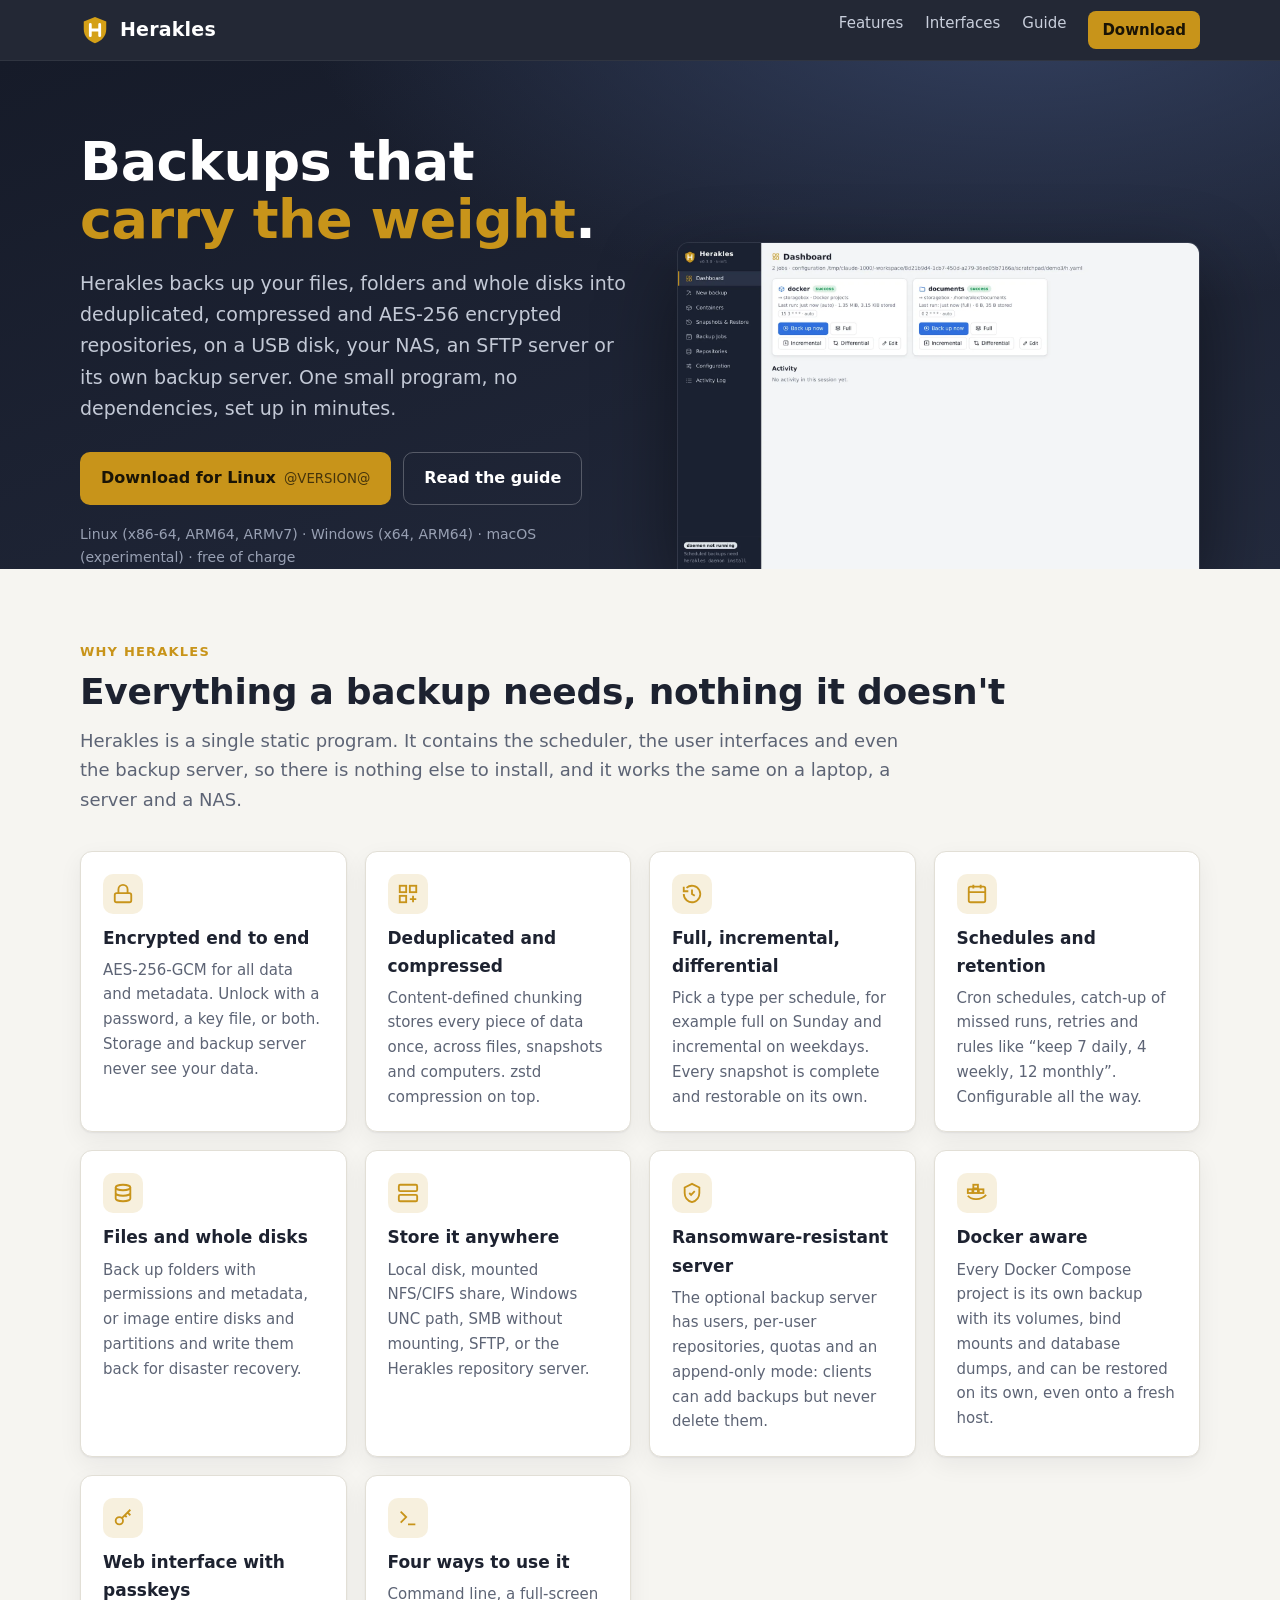
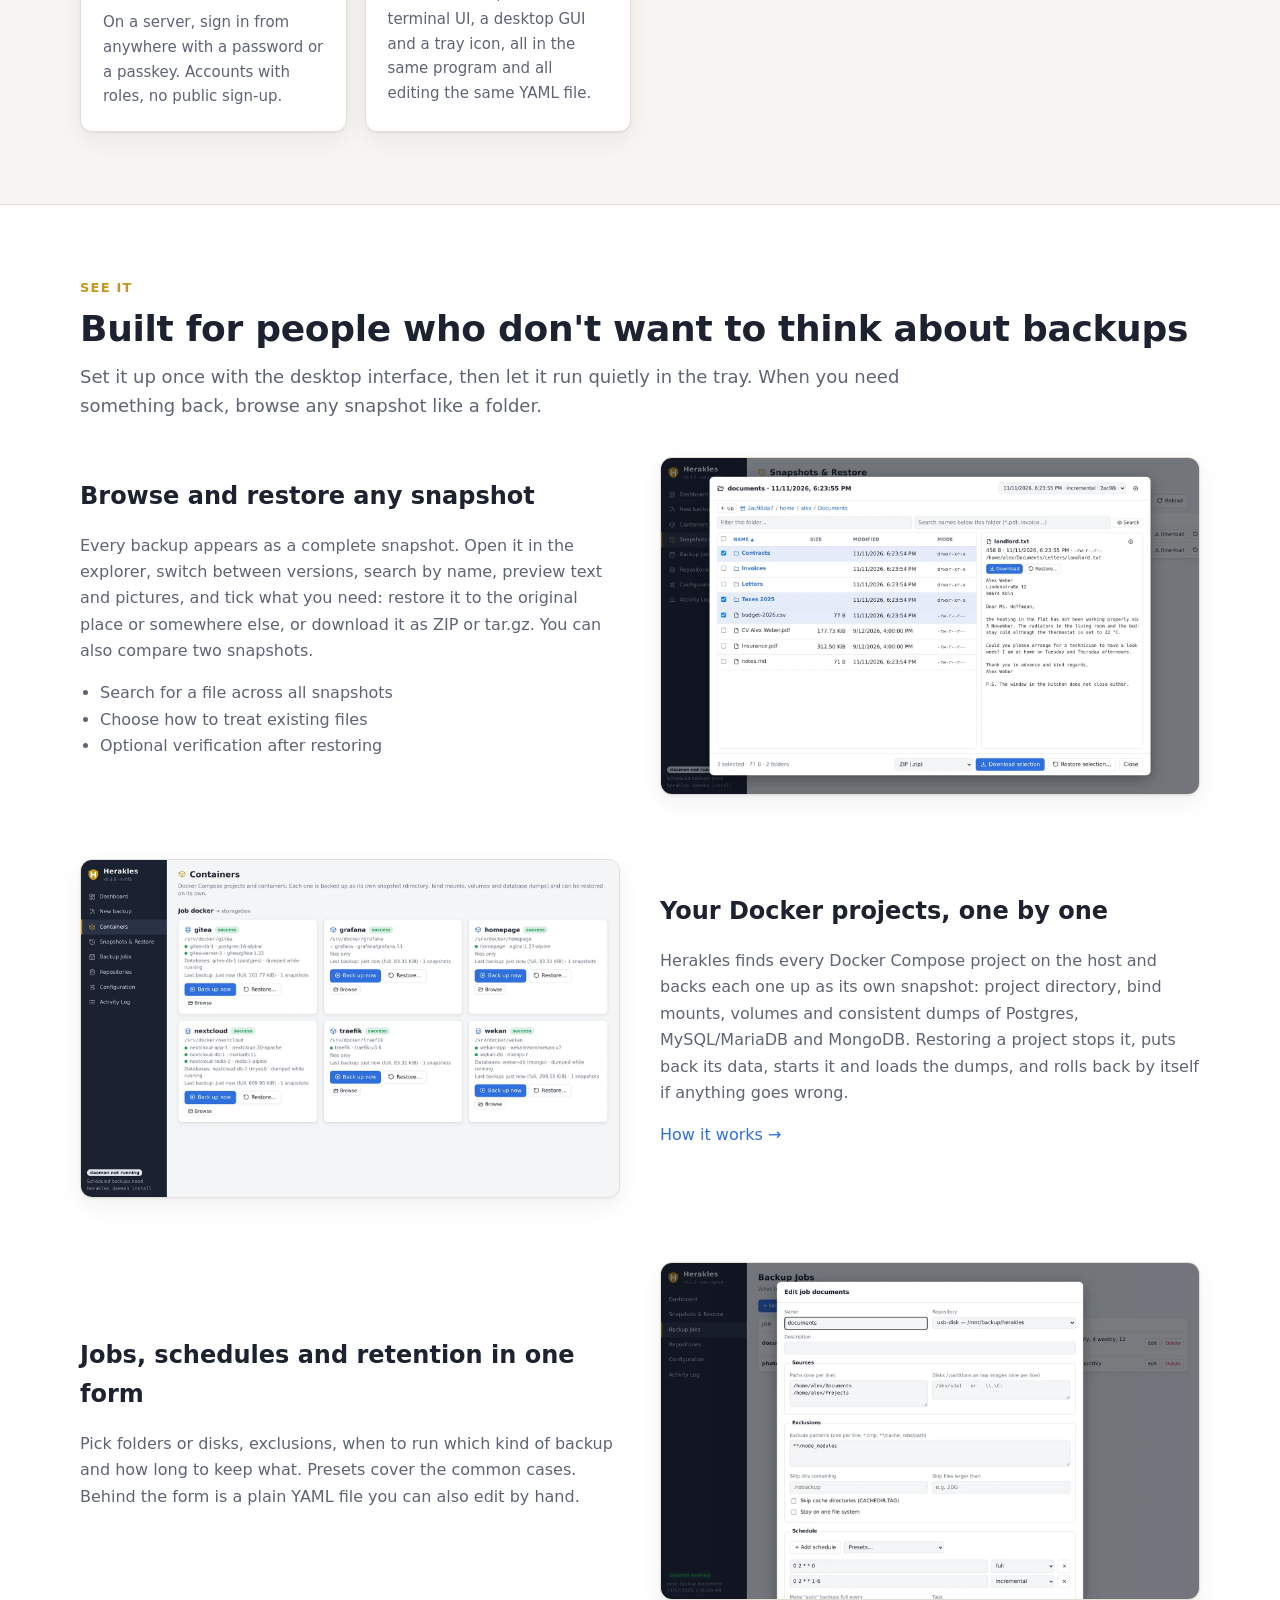
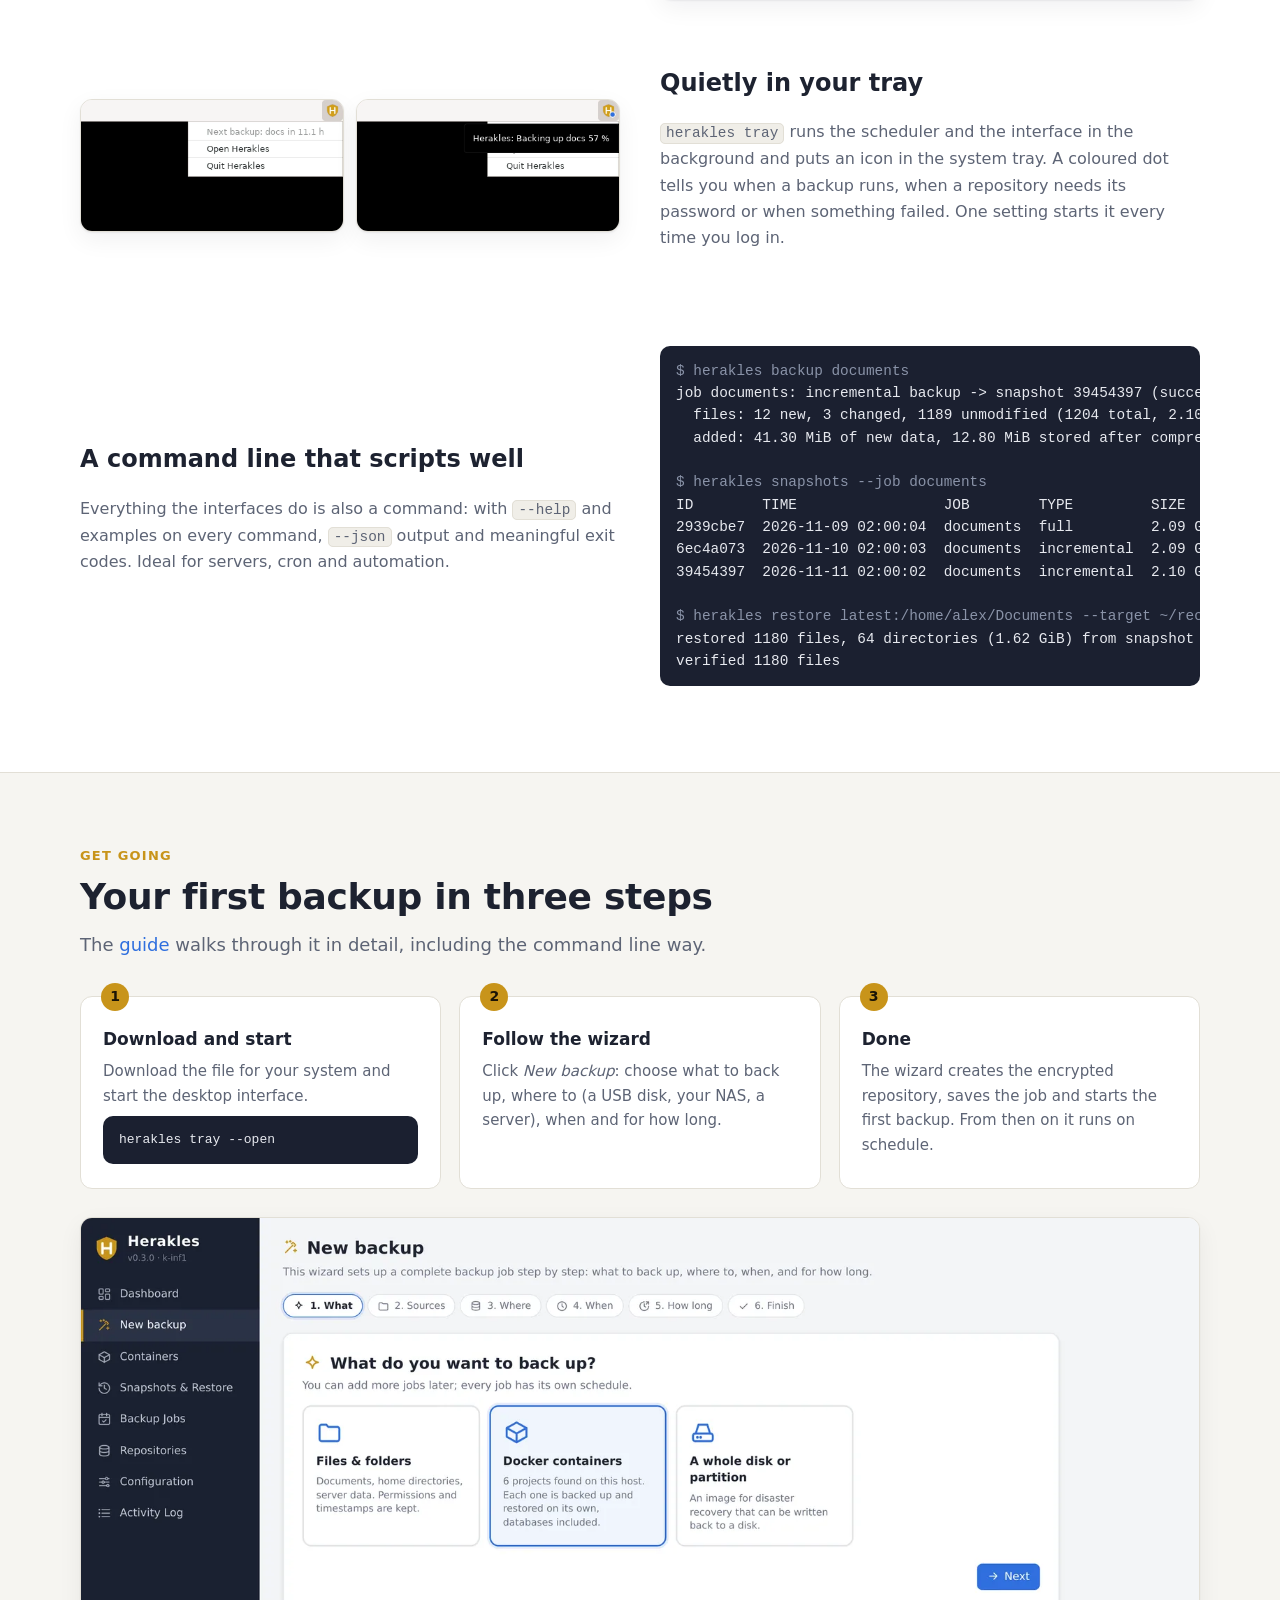
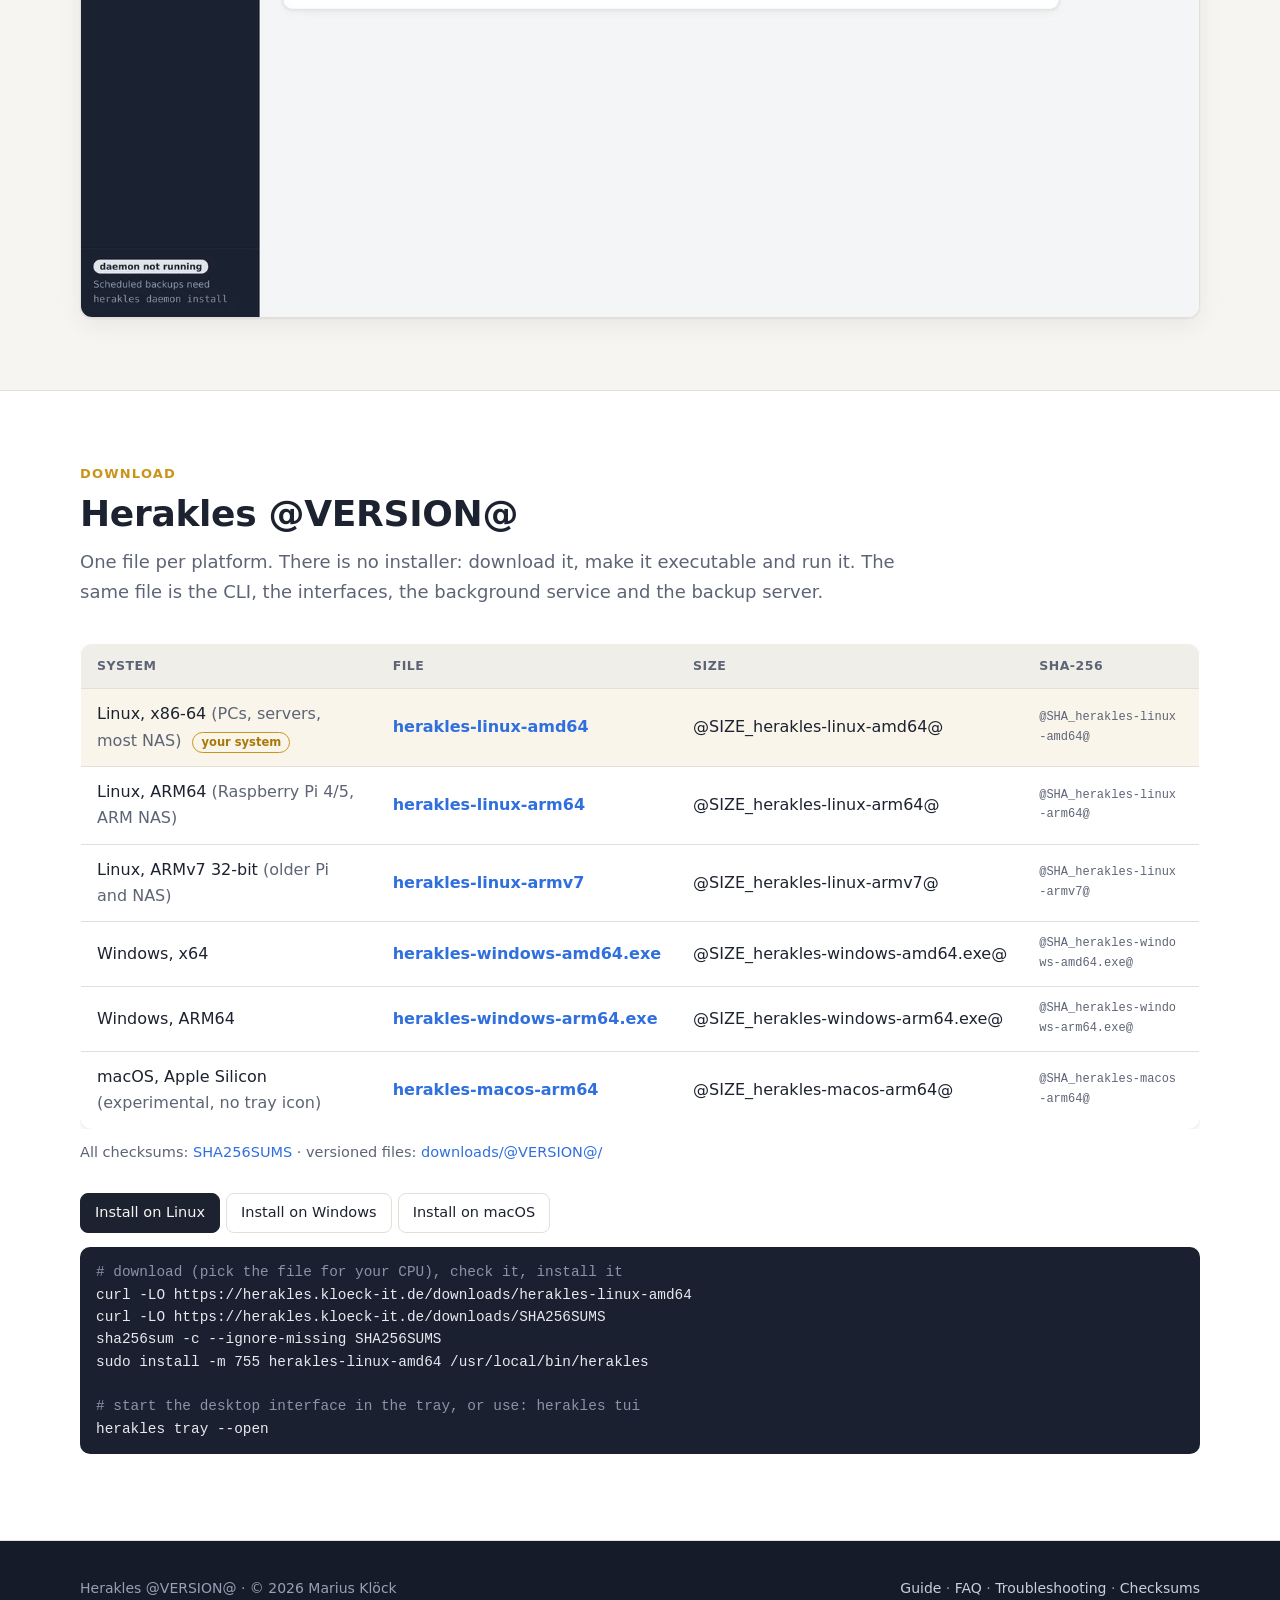
==== website/site/index.html @ 681302e0 "Snapshot explorer with downloads; disks and partitions are discovered GUI explorer dialog (from Snap" ====
<!doctype html>
<html lang="en">
<head>
<meta charset="utf-8">
<meta name="viewport" content="width=device-width, initial-scale=1">
<title>Herakles Backup – deduplicated, encrypted backups for Linux and Windows</title>
<meta name="description" content="Herakles is a free backup system in a single binary: deduplicated, compressed, AES-256 encrypted backups of files and whole disks, with a CLI, terminal UI, desktop GUI, tray icon, scheduler and optional repository server.">
<link rel="icon" href="favicon.svg" type="image/svg+xml">
<link rel="stylesheet" href="style.css">
</head>
<body>
<header class="top">
  <div class="wrap">
    <a class="logo" href="./"><svg viewBox="0 0 64 64" aria-hidden="true"><path d="M32 4 8 14v16c0 15 10 26 24 30 14-4 24-15 24-30V14z" fill="#d4a017"/><path d="M22 20v24M42 20v24M22 32h20" stroke="#fff" stroke-width="6" stroke-linecap="round"/></svg>Herakles</a>
    <nav>
      <a href="#features">Features</a>
      <a href="#interfaces">Interfaces</a>
      <a href="guide.html">Guide</a>
      <a class="cta" href="#download">Download</a>
    </nav>
  </div>
</header>

<div class="hero">
  <div class="wrap grid">
    <div>
      <h1>Backups that <span>carry the weight</span>.</h1>
      <p class="lead">Herakles backs up your files, folders and whole disks into deduplicated, compressed and AES‑256 encrypted repositories, on a USB disk, your NAS, an SFTP server or its own backup server. One small program, no dependencies, set up in minutes.</p>
      <div class="buttons">
        <a class="btn primary" id="hero-dl" href="#download">Download Herakles <small>@VERSION@</small></a>
        <a class="btn ghost" href="guide.html">Read the guide</a>
      </div>
      <div class="meta">Linux (x86‑64, ARM64, ARMv7) · Windows (x64, ARM64) · macOS (experimental) · free of charge</div>
    </div>
    <img class="shot" src="img/dashboard.webp" width="1600" height="1000" alt="The Herakles desktop interface showing two backup jobs, their last results and next scheduled runs">
  </div>
</div>

<section id="features">
  <div class="wrap">
    <p class="eyebrow">Why Herakles</p>
    <h2 class="title">Everything a backup needs, nothing it doesn't</h2>
    <p class="intro">Herakles is a single static program. It contains the scheduler, the user interfaces and even the backup server, so there is nothing else to install, and it works the same on a laptop, a server and a NAS.</p>
    <div class="features">
      <div class="feature"><div class="icon"><svg viewBox="0 0 24 24" fill="none" stroke="currentColor" stroke-width="2"><rect x="3" y="11" width="18" height="10" rx="2"/><path d="M7 11V7a5 5 0 0 1 10 0v4"/></svg></div><h3>Encrypted end to end</h3><p>AES‑256‑GCM for all data and metadata. Unlock with a password, a key file, or both. Storage and backup server never see your data.</p></div>
      <div class="feature"><div class="icon"><svg viewBox="0 0 24 24" fill="none" stroke="currentColor" stroke-width="2"><rect x="3" y="3" width="7" height="7"/><rect x="14" y="3" width="7" height="7"/><rect x="3" y="14" width="7" height="7"/><path d="M14 17.5h7M17.5 14v7"/></svg></div><h3>Deduplicated and compressed</h3><p>Content‑defined chunking stores every piece of data once, across files, snapshots and computers. zstd compression on top.</p></div>
      <div class="feature"><div class="icon"><svg viewBox="0 0 24 24" fill="none" stroke="currentColor" stroke-width="2"><path d="M3 12a9 9 0 1 0 3-6.7"/><path d="M3 4v5h5"/><path d="M12 7v5l3 2"/></svg></div><h3>Full, incremental, differential</h3><p>Pick a type per schedule, for example full on Sunday and incremental on weekdays. Every snapshot is complete and restorable on its own.</p></div>
      <div class="feature"><div class="icon"><svg viewBox="0 0 24 24" fill="none" stroke="currentColor" stroke-width="2"><rect x="3" y="4" width="18" height="17" rx="2"/><path d="M3 10h18M8 2v4M16 2v4"/></svg></div><h3>Schedules and retention</h3><p>Cron schedules, catch‑up of missed runs, retries and rules like “keep 7 daily, 4 weekly, 12 monthly”. Configurable all the way.</p></div>
      <div class="feature"><div class="icon"><svg viewBox="0 0 24 24" fill="none" stroke="currentColor" stroke-width="2"><ellipse cx="12" cy="6" rx="8" ry="3"/><path d="M4 6v6c0 1.7 3.6 3 8 3s8-1.3 8-3V6M4 12v6c0 1.7 3.6 3 8 3s8-1.3 8-3v-6"/></svg></div><h3>Files and whole disks</h3><p>Back up folders with permissions and metadata, or image entire disks and partitions and write them back for disaster recovery.</p></div>
      <div class="feature"><div class="icon"><svg viewBox="0 0 24 24" fill="none" stroke="currentColor" stroke-width="2"><rect x="2" y="3" width="20" height="7" rx="1.5"/><rect x="2" y="14" width="20" height="7" rx="1.5"/><path d="M6 6.5h.01M6 17.5h.01"/></svg></div><h3>Store it anywhere</h3><p>Local disk, mounted NFS/CIFS share, Windows UNC path, SMB without mounting, SFTP, or the Herakles repository server.</p></div>
      <div class="feature"><div class="icon"><svg viewBox="0 0 24 24" fill="none" stroke="currentColor" stroke-width="2"><path d="M12 2 4 6v6c0 5 3.4 8.6 8 10 4.6-1.4 8-5 8-10V6z"/><path d="m9 12 2 2 4-4"/></svg></div><h3>Ransomware‑resistant server</h3><p>The optional backup server has users, per‑user repositories, quotas and an append‑only mode: clients can add backups but never delete them.</p></div>
      <div class="feature"><div class="icon"><svg viewBox="0 0 24 24" fill="none" stroke="currentColor" stroke-width="2"><rect x="2" y="8" width="5" height="4"/><rect x="8" y="8" width="5" height="4"/><rect x="14" y="8" width="5" height="4"/><rect x="8" y="3" width="5" height="4"/><path d="M2 15c4 5 14 5 20-1"/></svg></div><h3>Docker aware</h3><p>Every Docker Compose project is its own backup with its volumes, bind mounts and database dumps, and can be restored on its own, even onto a fresh host.</p></div>
      <div class="feature"><div class="icon"><svg viewBox="0 0 24 24" fill="none" stroke="currentColor" stroke-width="2"><circle cx="8" cy="15" r="4"/><path d="M10.8 12.2 20 3M17 6l3 3M14 9l2 2"/></svg></div><h3>Web interface with passkeys</h3><p>On a server, sign in from anywhere with a password or a passkey. Accounts with roles, no public sign-up.</p></div>
      <div class="feature"><div class="icon"><svg viewBox="0 0 24 24" fill="none" stroke="currentColor" stroke-width="2"><path d="M4 17l6-6-6-6M12 19h8"/></svg></div><h3>Four ways to use it</h3><p>Command line, a full‑screen terminal UI, a desktop GUI and a tray icon, all in the same program and all editing the same YAML file.</p></div>
    </div>
  </div>
</section>

<section class="alt" id="interfaces">
  <div class="wrap">
    <p class="eyebrow">See it</p>
    <h2 class="title">Built for people who don't want to think about backups</h2>
    <p class="intro">Set it up once with the desktop interface, then let it run quietly in the tray. When you need something back, browse any snapshot like a folder.</p>

    <div class="split">
      <div>
        <h3>Browse and restore any snapshot</h3>
        <p>Every backup appears as a complete snapshot. Open it in the explorer, switch between versions, search by name, preview text and pictures, and tick what you need: restore it to the original place or somewhere else, or download it as ZIP or tar.gz. You can also compare two snapshots.</p>
        <ul>
          <li>Search for a file across all snapshots</li>
          <li>Choose how to treat existing files</li>
          <li>Optional verification after restoring</li>
        </ul>
      </div>
      <div class="frame"><img src="img/explorer.webp" width="1600" height="1000" loading="lazy" alt="Snapshot explorer with a version switcher, selected folders and a text preview"></div>
    </div>

    <div class="split rev">
      <div>
        <h3>Your Docker projects, one by one</h3>
        <p>Herakles finds every Docker Compose project on the host and backs each one up as its own snapshot: project directory, bind mounts, volumes and consistent dumps of Postgres, MySQL/MariaDB and MongoDB. Restoring a project stops it, puts back its data, starts it and loads the dumps, and rolls back by itself if anything goes wrong.</p>
        <p><a href="guide.html#docker">How it works →</a></p>
      </div>
      <div class="frame"><img src="img/containers.webp" width="1600" height="1000" loading="lazy" alt="Containers page with one card per Docker Compose project"></div>
    </div>

    <div class="split">
      <div>
        <h3>Jobs, schedules and retention in one form</h3>
        <p>Pick folders or disks, exclusions, when to run which kind of backup and how long to keep what. Presets cover the common cases. Behind the form is a plain YAML file you can also edit by hand.</p>
      </div>
      <div class="frame"><img src="img/job-editor.webp" width="1600" height="1000" loading="lazy" alt="Job editor with sources, exclusions and schedule sections"></div>
    </div>

    <div class="split rev">
      <div>
        <h3>Quietly in your tray</h3>
        <p><code>herakles tray</code> runs the scheduler and the interface in the background and puts an icon in the system tray. A coloured dot tells you when a backup runs, when a repository needs its password or when something failed. One setting starts it every time you log in.</p>
      </div>
      <div class="tray-pair">
        <div class="frame"><img src="img/tray-menu.webp" width="800" height="400" loading="lazy" alt="Tray icon menu with the next backup time, Open Herakles and Quit Herakles"></div>
        <div class="frame"><img src="img/tray-busy.webp" width="800" height="400" loading="lazy" alt="Tray icon with a blue dot and the tooltip Backing up docs 57 %"></div>
      </div>
    </div>

    <div class="split">
      <div>
        <h3>A command line that scripts well</h3>
        <p>Everything the interfaces do is also a command: with <code>--help</code> and examples on every command, <code>--json</code> output and meaningful exit codes. Ideal for servers, cron and automation.</p>
      </div>
<pre><span class="c">$ herakles backup documents</span>
job documents: incremental backup -> snapshot 39454397 (success)
  files: 12 new, 3 changed, 1189 unmodified (1204 total, 2.10 GiB)
  added: 41.30 MiB of new data, 12.80 MiB stored after compression; took 0:04

<span class="c">$ herakles snapshots --job documents</span>
ID        TIME                 JOB        TYPE         SIZE      ADDED
2939cbe7  2026-11-09 02:00:04  documents  full         2.09 GiB  1.21 GiB
6ec4a073  2026-11-10 02:00:03  documents  incremental  2.09 GiB  9.84 MiB
39454397  2026-11-11 02:00:02  documents  incremental  2.10 GiB  12.80 MiB

<span class="c">$ herakles restore latest:/home/alex/Documents --target ~/recovered --verify</span>
restored 1180 files, 64 directories (1.62 GiB) from snapshot 39454397 to /home/alex/recovered
verified 1180 files</pre>
    </div>
  </div>
</section>

<section id="start">
  <div class="wrap">
    <p class="eyebrow">Get going</p>
    <h2 class="title">Your first backup in three steps</h2>
    <p class="intro">The <a href="guide.html#quick-start">guide</a> walks through it in detail, including the command line way.</p>
    <div class="steps">
      <div class="step"><h3>Download and start</h3><p>Download the file for your system and start the desktop interface.</p><pre>herakles tray --open</pre></div>
      <div class="step"><h3>Follow the wizard</h3><p>Click <em>New backup</em>: choose what to back up, where to (a USB disk, your NAS, a server), when and for how long.</p></div>
      <div class="step"><h3>Done</h3><p>The wizard creates the encrypted repository, saves the job and starts the first backup. From then on it runs on schedule.</p></div>
    </div>
    <div class="frame" style="margin-top:28px"><img src="img/wizard.webp" width="1600" height="1000" loading="lazy" alt="The backup wizard: what do you want to back up?"></div>
  </div>
</section>

<section class="alt" id="download">
  <div class="wrap">
    <p class="eyebrow">Download</p>
    <h2 class="title">Herakles @VERSION@</h2>
    <p class="intro">One file per platform. There is no installer: download it, make it executable and run it. The same file is the CLI, the interfaces, the background service and the backup server.</p>
    <div class="table-scroll">
    <table class="dl-table" id="dl-table">
      <tr><th>System</th><th>File</th><th>Size</th><th class="sum">SHA‑256</th></tr>
      <tr data-os="linux-amd64"><td>Linux, x86‑64 <span class="muted">(PCs, servers, most NAS)</span></td><td><a class="file" href="downloads/herakles-linux-amd64" download>herakles-linux-amd64</a></td><td>@SIZE_herakles-linux-amd64@</td><td class="sum">@SHA_herakles-linux-amd64@</td></tr>
      <tr data-os="linux-arm64"><td>Linux, ARM64 <span class="muted">(Raspberry Pi 4/5, ARM NAS)</span></td><td><a class="file" href="downloads/herakles-linux-arm64" download>herakles-linux-arm64</a></td><td>@SIZE_herakles-linux-arm64@</td><td class="sum">@SHA_herakles-linux-arm64@</td></tr>
      <tr data-os="linux-armv7"><td>Linux, ARMv7 32‑bit <span class="muted">(older Pi and NAS)</span></td><td><a class="file" href="downloads/herakles-linux-armv7" download>herakles-linux-armv7</a></td><td>@SIZE_herakles-linux-armv7@</td><td class="sum">@SHA_herakles-linux-armv7@</td></tr>
      <tr data-os="windows-amd64"><td>Windows, x64</td><td><a class="file" href="downloads/herakles-windows-amd64.exe" download>herakles-windows-amd64.exe</a></td><td>@SIZE_herakles-windows-amd64.exe@</td><td class="sum">@SHA_herakles-windows-amd64.exe@</td></tr>
      <tr data-os="windows-arm64"><td>Windows, ARM64</td><td><a class="file" href="downloads/herakles-windows-arm64.exe" download>herakles-windows-arm64.exe</a></td><td>@SIZE_herakles-windows-arm64.exe@</td><td class="sum">@SHA_herakles-windows-arm64.exe@</td></tr>
      <tr data-os="macos-arm64"><td>macOS, Apple Silicon <span class="muted">(experimental, no tray icon)</span></td><td><a class="file" href="downloads/herakles-macos-arm64" download>herakles-macos-arm64</a></td><td>@SIZE_herakles-macos-arm64@</td><td class="sum">@SHA_herakles-macos-arm64@</td></tr>
    </table>
    </div>
    <p style="margin-top:12px;font-size:14.5px;color:var(--muted)">All checksums: <a href="downloads/SHA256SUMS">SHA256SUMS</a> · versioned files: <a href="downloads/@VERSION@/">downloads/@VERSION@/</a></p>

    <div class="os-tabs" role="tablist">
      <button role="tab" data-tab="linux" aria-selected="true">Install on Linux</button>
      <button role="tab" data-tab="windows" aria-selected="false">Install on Windows</button>
      <button role="tab" data-tab="macos" aria-selected="false">Install on macOS</button>
    </div>
    <div class="os-panel" data-panel="linux">
<pre><span class="c"># download (pick the file for your CPU), check it, install it</span>
curl -LO https://herakles.kloeck-it.de/downloads/herakles-linux-amd64
curl -LO https://herakles.kloeck-it.de/downloads/SHA256SUMS
sha256sum -c --ignore-missing SHA256SUMS
sudo install -m 755 herakles-linux-amd64 /usr/local/bin/herakles

<span class="c"># start the desktop interface in the tray, or use: herakles tui</span>
herakles tray --open</pre>
    </div>
    <div class="os-panel" data-panel="windows" hidden>
<pre><span class="c"># PowerShell: download, check, put it somewhere permanent</span>
mkdir $env:LOCALAPPDATA\Herakles -Force
cd $env:LOCALAPPDATA\Herakles
Invoke-WebRequest https://herakles.kloeck-it.de/downloads/herakles-windows-amd64.exe -OutFile herakles.exe
(Get-FileHash herakles.exe).Hash   <span class="c"># compare with SHA256SUMS</span>

.\herakles.exe tray --open</pre>
      <p style="color:var(--muted)">Windows SmartScreen may warn about an unknown publisher the first time, because the file is not code-signed. Choose <em>More info → Run anyway</em>.</p>
    </div>
    <div class="os-panel" data-panel="macos" hidden>
<pre>curl -LO https://herakles.kloeck-it.de/downloads/herakles-macos-arm64
chmod +x herakles-macos-arm64
xattr -d com.apple.quarantine herakles-macos-arm64   <span class="c"># allow the unsigned file</span>
sudo mv herakles-macos-arm64 /usr/local/bin/herakles
herakles gui</pre>
      <p style="color:var(--muted)">The macOS build is experimental and has not been tested on a Mac yet. CLI, terminal UI and GUI are expected to work. The tray icon is not available.</p>
    </div>
  </div>
</section>

<footer>
  <div class="wrap">
    <div>Herakles @VERSION@ · © 2026 Marius Klöck</div>
    <div><a href="guide.html">Guide</a> · <a href="guide.html#faq">FAQ</a> · <a href="guide.html#troubleshooting">Troubleshooting</a> · <a href="downloads/SHA256SUMS">Checksums</a></div>
  </div>
</footer>

<script>
(() => {
  // Highlight the download that fits this browser's system.
  const ua = navigator.userAgent, pf = (navigator.userAgentData && navigator.userAgentData.platform) || navigator.platform || '';
  let os = null;
  if (/Win/i.test(pf) || /Windows/i.test(ua)) os = /ARM|aarch64/i.test(ua) ? 'windows-arm64' : 'windows-amd64';
  else if (/Mac/i.test(pf) || /Mac OS X/i.test(ua)) os = 'macos-arm64';
  else if (/Linux|X11/i.test(pf + ua) && !/Android/i.test(ua)) os = /aarch64|arm64/i.test(pf + ua) ? 'linux-arm64' : /armv7|armv8l/i.test(pf + ua) ? 'linux-armv7' : 'linux-amd64';
  const row = os && document.querySelector('tr[data-os="' + os + '"]');
  if (row) {
    row.classList.add('recommended');
    row.cells[0].insertAdjacentHTML('beforeend', ' <span class="tag">your system</span>');
    const a = row.querySelector('a.file');
    const hero = document.getElementById('hero-dl');
    hero.href = a.getAttribute('href');
    hero.setAttribute('download', '');
    hero.firstChild.nodeValue = 'Download for ' + row.cells[0].firstChild.nodeValue.trim().replace(/,.*/, '') + ' ';
  }
  const tabs = document.querySelectorAll('.os-tabs button');
  const select = name => {
    tabs.forEach(b => b.setAttribute('aria-selected', String(b.dataset.tab === name)));
    document.querySelectorAll('.os-panel').forEach(p => { p.hidden = p.dataset.panel !== name; });
  };
  tabs.forEach(b => b.addEventListener('click', () => select(b.dataset.tab)));
  if (os) select(os.split('-')[0]);
})();
</script>
</body>
</html>
---- website/site/style.css ----
:root {
  --bg: #f6f5f1;
  --panel: #ffffff;
  --panel-2: #f0eee8;
  --text: #1d2230;
  --muted: #5d6475;
  --border: #e2dfd6;
  --gold: #c8941a;
  --gold-strong: #a87908;
  --blue: #2f6fde;
  --code-bg: #1b2030;
  --code-text: #e7e9ef;
  --hero-1: #161b29;
  --hero-2: #232a3d;
  --shadow: 0 1px 2px rgba(20, 24, 36, .06), 0 8px 24px rgba(20, 24, 36, .06);
  --radius: 12px;
  --mono: ui-monospace, "SF Mono", "Cascadia Code", "JetBrains Mono", Menlo, Consolas, monospace;
  --sans: system-ui, -apple-system, "Segoe UI", Roboto, "Helvetica Neue", Arial, sans-serif;
}
@media (prefers-color-scheme: dark) {
  :root:not([data-theme="light"]) {
    --bg: #11141c;
    --panel: #181c27;
    --panel-2: #1f2432;
    --text: #e6e8ee;
    --muted: #9aa1b2;
    --border: #2a3040;
    --gold: #e0ac2e;
    --gold-strong: #f0c04a;
    --blue: #6c9cff;
    --code-bg: #0c0f16;
    --shadow: 0 1px 2px rgba(0, 0, 0, .3), 0 8px 24px rgba(0, 0, 0, .25);
  }
}
* { box-sizing: border-box; }
html { scroll-behavior: smooth; scroll-padding-top: 76px; }
body { margin: 0; background: var(--bg); color: var(--text); font: 16px/1.65 var(--sans); -webkit-font-smoothing: antialiased; }
a { color: var(--blue); text-decoration: none; }
a:hover { text-decoration: underline; }
img { max-width: 100%; height: auto; display: block; }
code, pre, kbd { font-family: var(--mono); font-size: .9em; }
:not(pre) > code { background: var(--panel-2); border: 1px solid var(--border); border-radius: 5px; padding: .08em .35em; overflow-wrap: anywhere; }
kbd { background: var(--panel); border: 1px solid var(--border); border-bottom-width: 2px; border-radius: 4px; padding: 0 .35em; font-size: .85em; }
pre { background: var(--code-bg); color: var(--code-text); border-radius: 10px; padding: 14px 16px; overflow-x: auto; line-height: 1.55; margin: 14px 0; }
pre .c { color: #8a93a8; }
.wrap { max-width: 1160px; margin: 0 auto; padding: 0 20px; }

/* top bar */
.top { position: sticky; top: 0; z-index: 10; background: rgba(22, 27, 41, .94); backdrop-filter: blur(8px); border-bottom: 1px solid rgba(255, 255, 255, .06); }
.top .wrap { display: flex; align-items: center; gap: 24px; height: 60px; }
.logo { display: flex; align-items: center; gap: 10px; color: #fff; font-weight: 700; font-size: 19px; letter-spacing: .2px; }
.logo:hover { text-decoration: none; }
.logo svg { width: 30px; height: 30px; }
.top nav { display: flex; gap: 22px; margin-left: auto; }
.top nav a { color: #c9cfdc; font-size: 15px; }
.top nav a:hover, .top nav a.active { color: #fff; text-decoration: none; }
.top .cta { background: var(--gold); color: #1a1406; font-weight: 600; padding: 7px 14px; border-radius: 8px; }
.top .cta:hover { color: #1a1406; background: var(--gold-strong); }
@media (max-width: 720px) { .top nav a:not(.cta) { display: none; } }

/* hero */
.hero { background: radial-gradient(1200px 500px at 80% -10%, #33405f 0%, transparent 60%), linear-gradient(160deg, var(--hero-1), var(--hero-2)); color: #e9ecf3; padding: 72px 0 0; overflow: hidden; }
.hero .grid { display: grid; grid-template-columns: 1.05fr 1fr; gap: 48px; align-items: center; }
.hero h1 { font-size: clamp(34px, 5vw, 54px); line-height: 1.08; margin: 0 0 18px; letter-spacing: -.5px; color: #fff; }
.hero h1 span { color: var(--gold); }
.hero p.lead { font-size: 19px; color: #c3c9d6; margin: 0 0 28px; max-width: 34em; }
.hero .buttons { display: flex; gap: 12px; flex-wrap: wrap; }
.hero .meta { margin-top: 18px; font-size: 14px; color: #98a0b3; }
.hero .meta a { color: #c3c9d6; }
.hero .shot { border-radius: 12px 12px 0 0; box-shadow: 0 30px 80px rgba(0, 0, 0, .45); border: 1px solid rgba(255, 255, 255, .08); border-bottom: 0; align-self: end; margin-top: 12px; }
@media (max-width: 900px) { .hero .grid { grid-template-columns: 1fr; } .hero { padding-top: 48px; } }

.btn { display: inline-flex; align-items: center; gap: 8px; padding: 12px 20px; border-radius: 10px; font-weight: 600; font-size: 16px; border: 1px solid transparent; cursor: pointer; }
.btn:hover { text-decoration: none; }
.btn.primary { background: var(--gold); color: #1a1406; }
.btn.primary:hover { background: var(--gold-strong); }
.btn.ghost { border-color: rgba(255, 255, 255, .25); color: #fff; }
.btn.ghost:hover { background: rgba(255, 255, 255, .08); }
.btn.plain { border-color: var(--border); color: var(--text); background: var(--panel); }
.btn small { font-weight: 400; opacity: .75; }

/* sections */
section { padding: 72px 0; }
section.alt { background: var(--panel); border-top: 1px solid var(--border); border-bottom: 1px solid var(--border); }
.eyebrow { color: var(--gold); font-weight: 700; text-transform: uppercase; letter-spacing: 1.2px; font-size: 13px; margin: 0 0 8px; }
h2.title { font-size: clamp(26px, 3.4vw, 36px); line-height: 1.2; margin: 0 0 12px; letter-spacing: -.3px; }
p.intro { color: var(--muted); font-size: 18px; max-width: 46em; margin: 0 0 36px; }

.features { display: grid; grid-template-columns: repeat(auto-fill, minmax(260px, 1fr)); gap: 18px; }
.feature { background: var(--panel); border: 1px solid var(--border); border-radius: var(--radius); padding: 22px; box-shadow: var(--shadow); }
section.alt .feature { background: var(--bg); }
.feature h3 { margin: 10px 0 6px; font-size: 17px; }
.feature p { margin: 0; color: var(--muted); font-size: 15px; }
.icon { width: 40px; height: 40px; border-radius: 10px; display: grid; place-items: center; background: rgba(200, 148, 26, .14); color: var(--gold); }
.icon svg { width: 22px; height: 22px; }

.split { display: grid; grid-template-columns: 1fr 1fr; gap: 40px; align-items: center; }
.split + .split { margin-top: 64px; }
.split.rev > :first-child { order: 2; }
@media (max-width: 900px) { .split { grid-template-columns: 1fr; } .split.rev > :first-child { order: 0; } }
.split h3 { font-size: 24px; margin: 0 0 10px; }
.split p { color: var(--muted); }
.split ul { color: var(--muted); padding-left: 20px; }
.frame { border-radius: var(--radius); overflow: hidden; border: 1px solid var(--border); box-shadow: var(--shadow); background: var(--panel); }
.tray-pair { display: grid; grid-template-columns: 1fr 1fr; gap: 12px; }

.steps { display: grid; grid-template-columns: repeat(3, 1fr); gap: 18px; counter-reset: step; }
@media (max-width: 900px) { .steps { grid-template-columns: 1fr; } }
.step { background: var(--panel); border: 1px solid var(--border); border-radius: var(--radius); padding: 22px; position: relative; }
.step::before { counter-increment: step; content: counter(step); position: absolute; top: -14px; left: 20px; width: 28px; height: 28px; border-radius: 50%; background: var(--gold); color: #1a1406; font-weight: 700; display: grid; place-items: center; font-size: 14px; }
.step h3 { margin: 6px 0 6px; font-size: 17px; }
.step p { margin: 0 0 8px; color: var(--muted); font-size: 15px; }
.step pre { font-size: 13px; margin: 8px 0 0; }

/* downloads */
.dl-table { width: 100%; border-collapse: collapse; background: var(--panel); border: 1px solid var(--border); border-radius: var(--radius); overflow: hidden; box-shadow: var(--shadow); }
.dl-table th, .dl-table td { text-align: left; padding: 12px 16px; border-bottom: 1px solid var(--border); vertical-align: middle; }
.dl-table tr:last-child td { border-bottom: 0; }
.dl-table th { font-size: 12.5px; text-transform: uppercase; letter-spacing: .5px; color: var(--muted); background: var(--panel-2); }
.dl-table td.sum { font-family: var(--mono); font-size: 12px; color: var(--muted); word-break: break-all; }
.dl-table tr.recommended td { background: rgba(200, 148, 26, .09); }
.dl-table .tag { white-space: nowrap; display: inline-block; font-size: 11.5px; font-weight: 700; color: var(--gold-strong); border: 1px solid var(--gold); border-radius: 999px; padding: 0 8px; margin-left: 6px; }
.dl-table a.file { font-weight: 600; white-space: nowrap; }
.dl-table td:nth-child(3) { white-space: nowrap; }
.muted { color: var(--muted); }
@media (max-width: 760px) { .dl-table td.sum, .dl-table th.sum { display: none; } .dl-table a.file { white-space: normal; } .dl-table .muted { display: block; font-size: 13px; } .dl-table th, .dl-table td { padding: 10px; } }
.note { background: var(--panel); border: 1px solid var(--border); border-left: 4px solid var(--gold); border-radius: 8px; padding: 12px 16px; margin: 16px 0; color: var(--text); }
.note.warn { border-left-color: #d64545; }
.note.info { border-left-color: var(--blue); }
.note p { margin: 4px 0; }

.os-tabs { display: flex; gap: 6px; margin: 28px 0 0; flex-wrap: wrap; }
.os-tabs button { font: inherit; font-size: 14.5px; border: 1px solid var(--border); background: var(--panel); color: var(--text); padding: 7px 14px; border-radius: 8px; cursor: pointer; }
.os-tabs button[aria-selected="true"] { background: var(--text); color: var(--bg); border-color: var(--text); }
.os-panel[hidden] { display: none; }

footer { background: var(--hero-1); color: #98a0b3; padding: 36px 0; font-size: 14px; }
footer .wrap { display: flex; gap: 20px; flex-wrap: wrap; align-items: center; justify-content: space-between; }
footer a { color: #c9cfdc; }

/* guide */
.guide { display: grid; grid-template-columns: 250px minmax(0, 1fr); gap: 44px; padding-top: 32px; padding-bottom: 80px; }
.toc { position: sticky; top: 80px; align-self: start; max-height: calc(100vh - 100px); overflow-y: auto; font-size: 14.5px; padding-right: 6px; }
.toc p { font-weight: 700; text-transform: uppercase; letter-spacing: 1px; font-size: 12px; color: var(--muted); margin: 0 0 8px; }
.toc ol { list-style: none; padding: 0; margin: 0; }
.toc li a { display: block; color: var(--muted); padding: 4px 10px; border-left: 2px solid var(--border); }
.toc li a:hover { color: var(--text); text-decoration: none; }
.toc li a.active { color: var(--text); border-left-color: var(--gold); font-weight: 600; }
.toc li li a { padding-left: 22px; font-size: 13.5px; }
@media (max-width: 960px) { .guide { grid-template-columns: 1fr; } .toc { position: static; max-height: none; border: 1px solid var(--border); border-radius: 10px; padding: 14px; background: var(--panel); } }
.doc h1 { font-size: clamp(30px, 4vw, 42px); margin: 0 0 8px; letter-spacing: -.4px; }
.doc > p.lead { font-size: 18px; color: var(--muted); margin: 0 0 30px; }
.doc h2 { font-size: 27px; margin: 56px 0 12px; padding-top: 18px; border-top: 1px solid var(--border); letter-spacing: -.2px; }
.doc h3 { font-size: 20px; margin: 32px 0 8px; }
.doc h4 { font-size: 16.5px; margin: 22px 0 6px; }
.doc p, .doc li { max-width: 50em; }
.doc li { margin: 4px 0; }
.doc table { border-collapse: collapse; width: 100%; margin: 14px 0; font-size: 15px; background: var(--panel); border: 1px solid var(--border); border-radius: 10px; overflow: hidden; }
.doc th, .doc td { text-align: left; padding: 9px 12px; border-bottom: 1px solid var(--border); vertical-align: top; }
.doc th { background: var(--panel-2); font-size: 13px; text-transform: uppercase; letter-spacing: .4px; color: var(--muted); }
.doc tr:last-child td { border-bottom: 0; }
.doc figure { margin: 18px 0; }
.doc figcaption { color: var(--muted); font-size: 14px; margin-top: 6px; }
.table-scroll { overflow-x: auto; }
.anchor { color: var(--border); margin-left: 6px; font-weight: 400; opacity: 0; }
h2:hover .anchor, h3:hover .anchor { opacity: 1; }
details { background: var(--panel); border: 1px solid var(--border); border-radius: 10px; padding: 10px 16px; margin: 10px 0; }
details summary { cursor: pointer; font-weight: 600; }
details[open] summary { margin-bottom: 8px; }
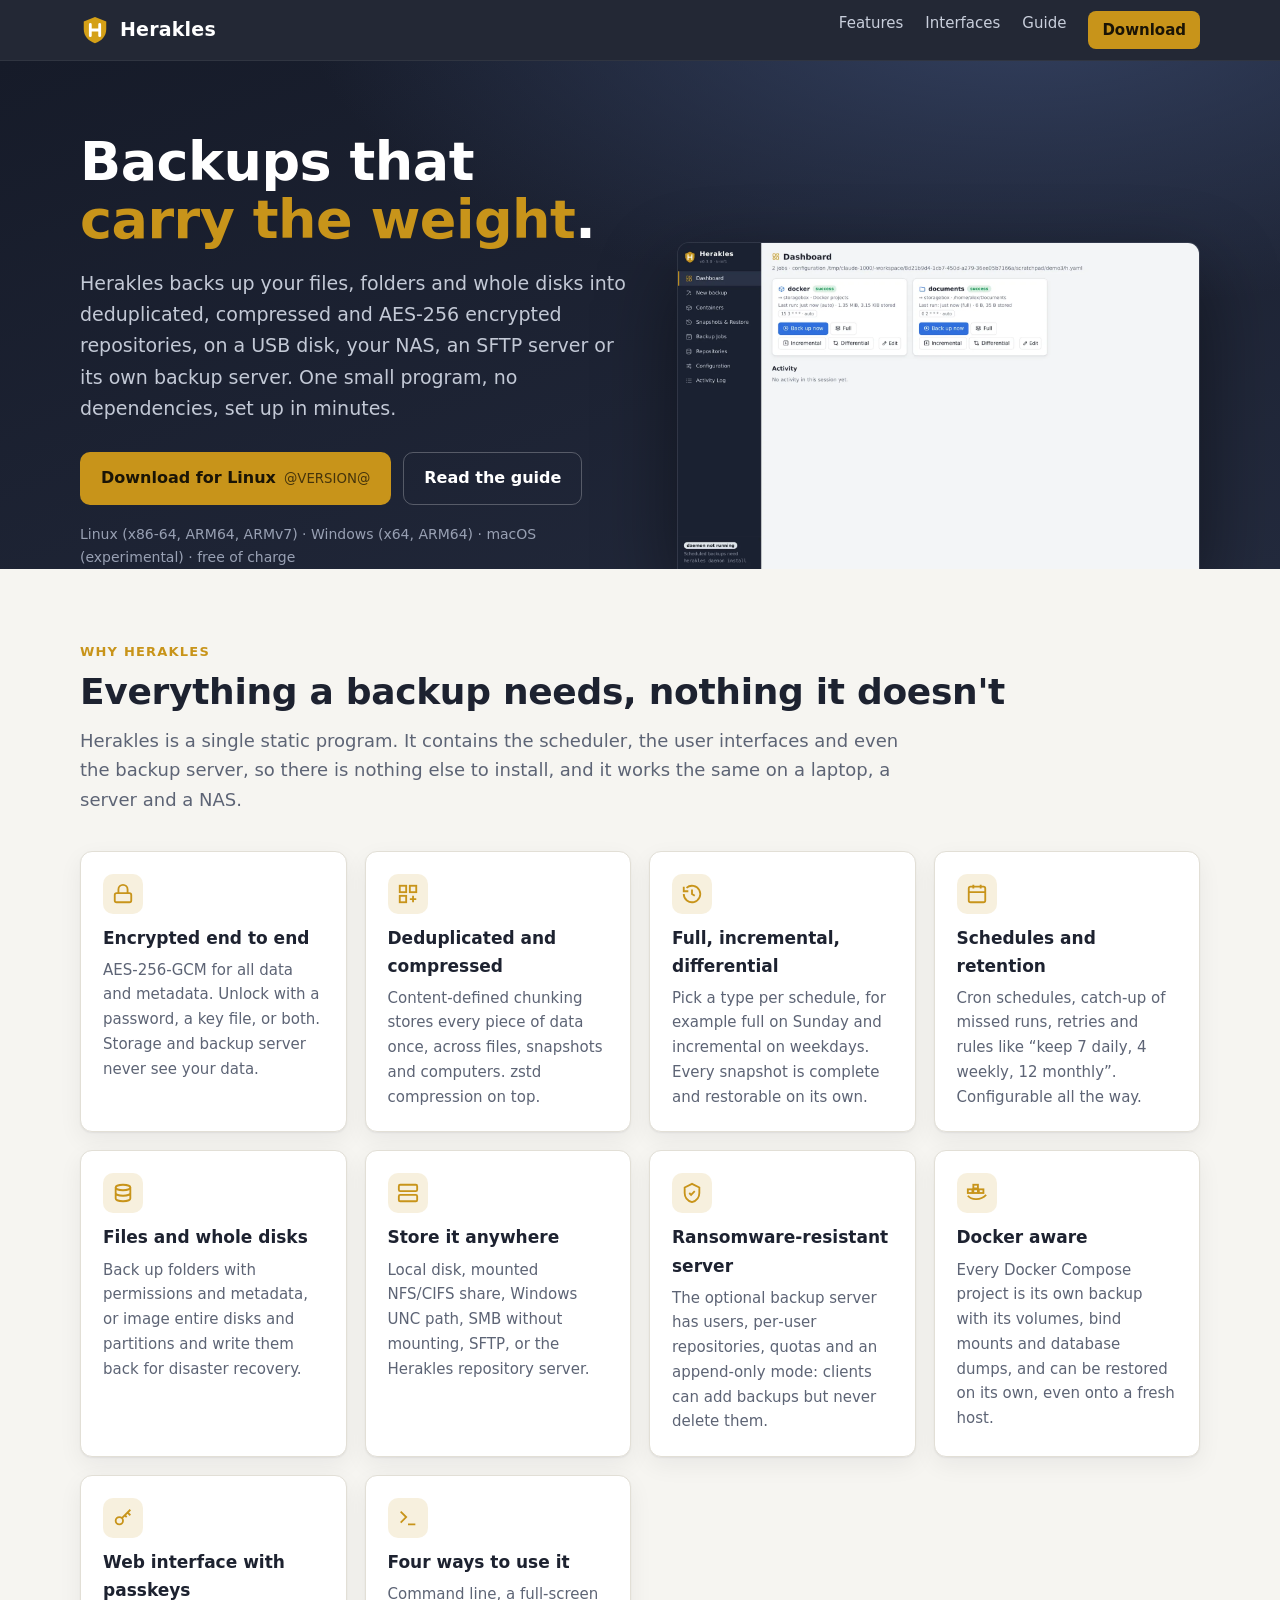
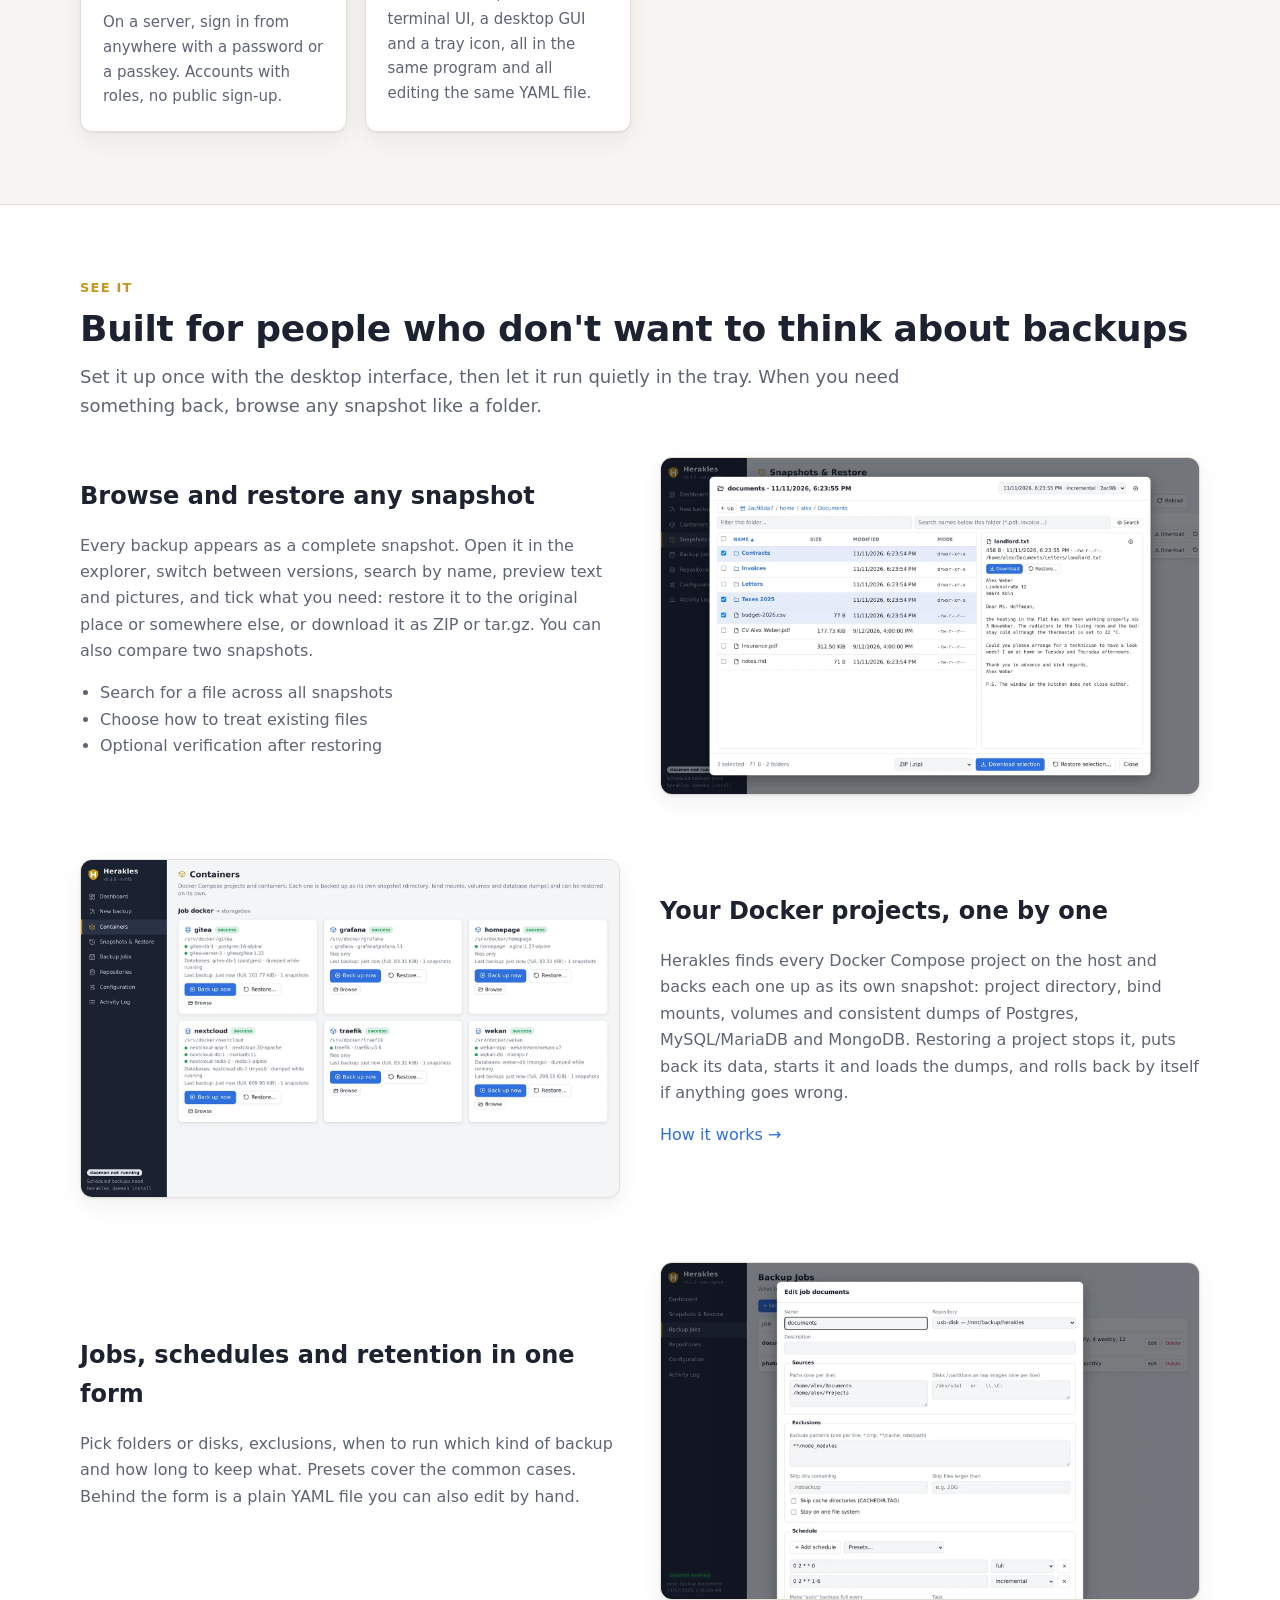
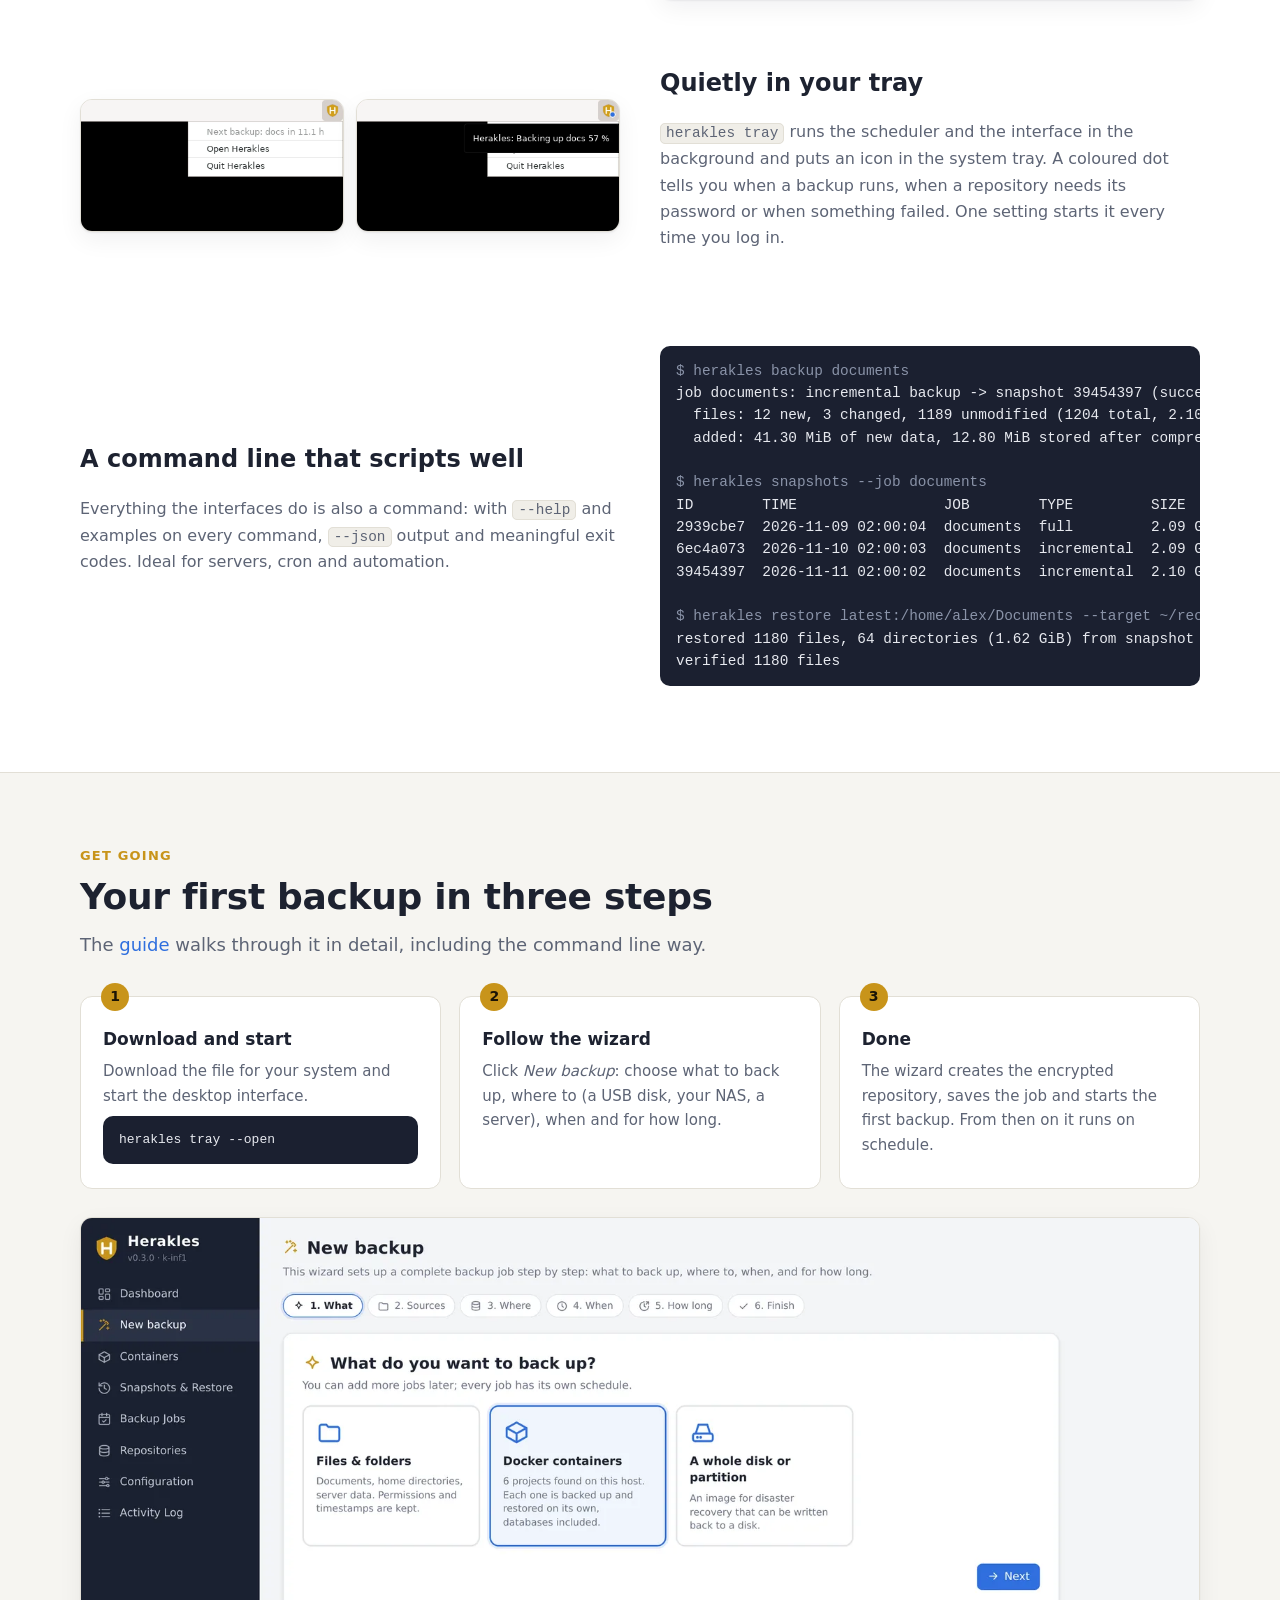
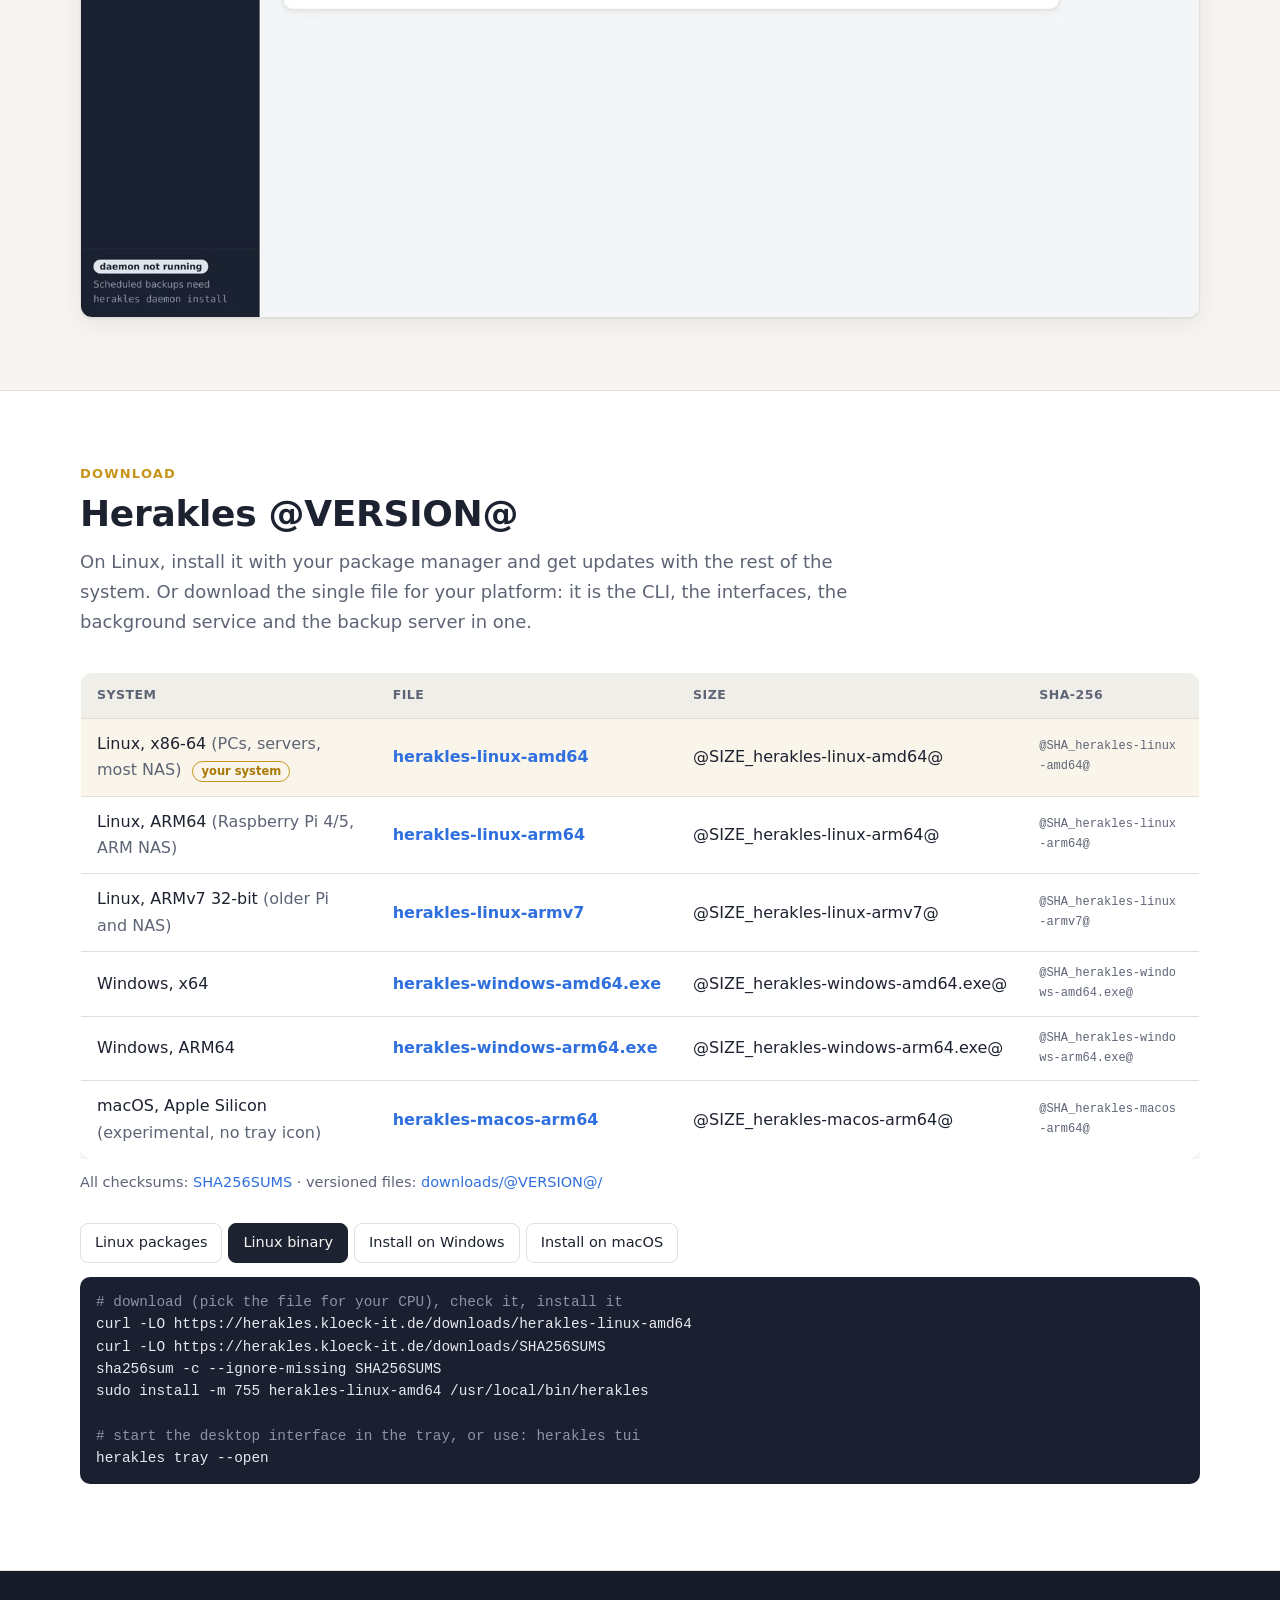
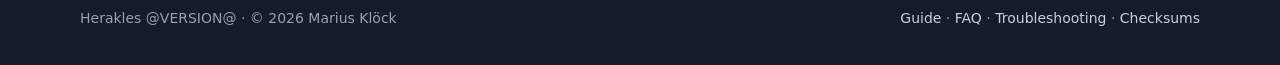
==== commit 0d86bd64: "Linux packages and repositories; Snapshots opens with an overview of backup sets - packaging/: deb, " ====
--- a/website/site/index.html
+++ b/website/site/index.html
@@ -144,7 +144,7 @@
   <div class="wrap">
     <p class="eyebrow">Download</p>
     <h2 class="title">Herakles @VERSION@</h2>
-    <p class="intro">One file per platform. There is no installer: download it, make it executable and run it. The same file is the CLI, the interfaces, the background service and the backup server.</p>
+    <p class="intro">On Linux, install it with your package manager and get updates with the rest of the system. Or download the single file for your platform: it is the CLI, the interfaces, the background service and the backup server in one.</p>
     <div class="table-scroll">
     <table class="dl-table" id="dl-table">
       <tr><th>System</th><th>File</th><th>Size</th><th class="sum">SHA‑256</th></tr>
@@ -159,11 +159,17 @@
     <p style="margin-top:12px;font-size:14.5px;color:var(--muted)">All checksums: <a href="downloads/SHA256SUMS">SHA256SUMS</a> · versioned files: <a href="downloads/@VERSION@/">downloads/@VERSION@/</a></p>
 
     <div class="os-tabs" role="tablist">
-      <button role="tab" data-tab="linux" aria-selected="true">Install on Linux</button>
+      <button role="tab" data-tab="packages" aria-selected="true">Linux packages</button>
+      <button role="tab" data-tab="linux" aria-selected="false">Linux binary</button>
       <button role="tab" data-tab="windows" aria-selected="false">Install on Windows</button>
       <button role="tab" data-tab="macos" aria-selected="false">Install on macOS</button>
     </div>
-    <div class="os-panel" data-panel="linux">
+    <div class="os-panel" data-panel="packages">
+<pre><span class="c"># Debian, Ubuntu, Fedora, RHEL/Rocky/Alma, openSUSE, Arch: adds the signed repository and installs</span>
+curl -fsSL https://herakles.kloeck-it.de/install.sh | sudo sh</pre>
+      <p style="color:var(--muted)">Updates then arrive with <code>apt upgrade</code>, <code>dnf upgrade</code>, <code>zypper up</code> or <code>pacman -Syu</code>. Packages for x86‑64, ARM64 and ARMv7, signed with key <code>1035 012D 5247 A80F D798 8DFD E64E FE56 44EE 8226</code> (<a href="herakles.asc">herakles.asc</a>). Setting it up by hand is described in the <a href="guide.html#install">guide</a>.</p>
+    </div>
+    <div class="os-panel" data-panel="linux" hidden>
 <pre><span class="c"># download (pick the file for your CPU), check it, install it</span>
 curl -LO https://herakles.kloeck-it.de/downloads/herakles-linux-amd64
 curl -LO https://herakles.kloeck-it.de/downloads/SHA256SUMS
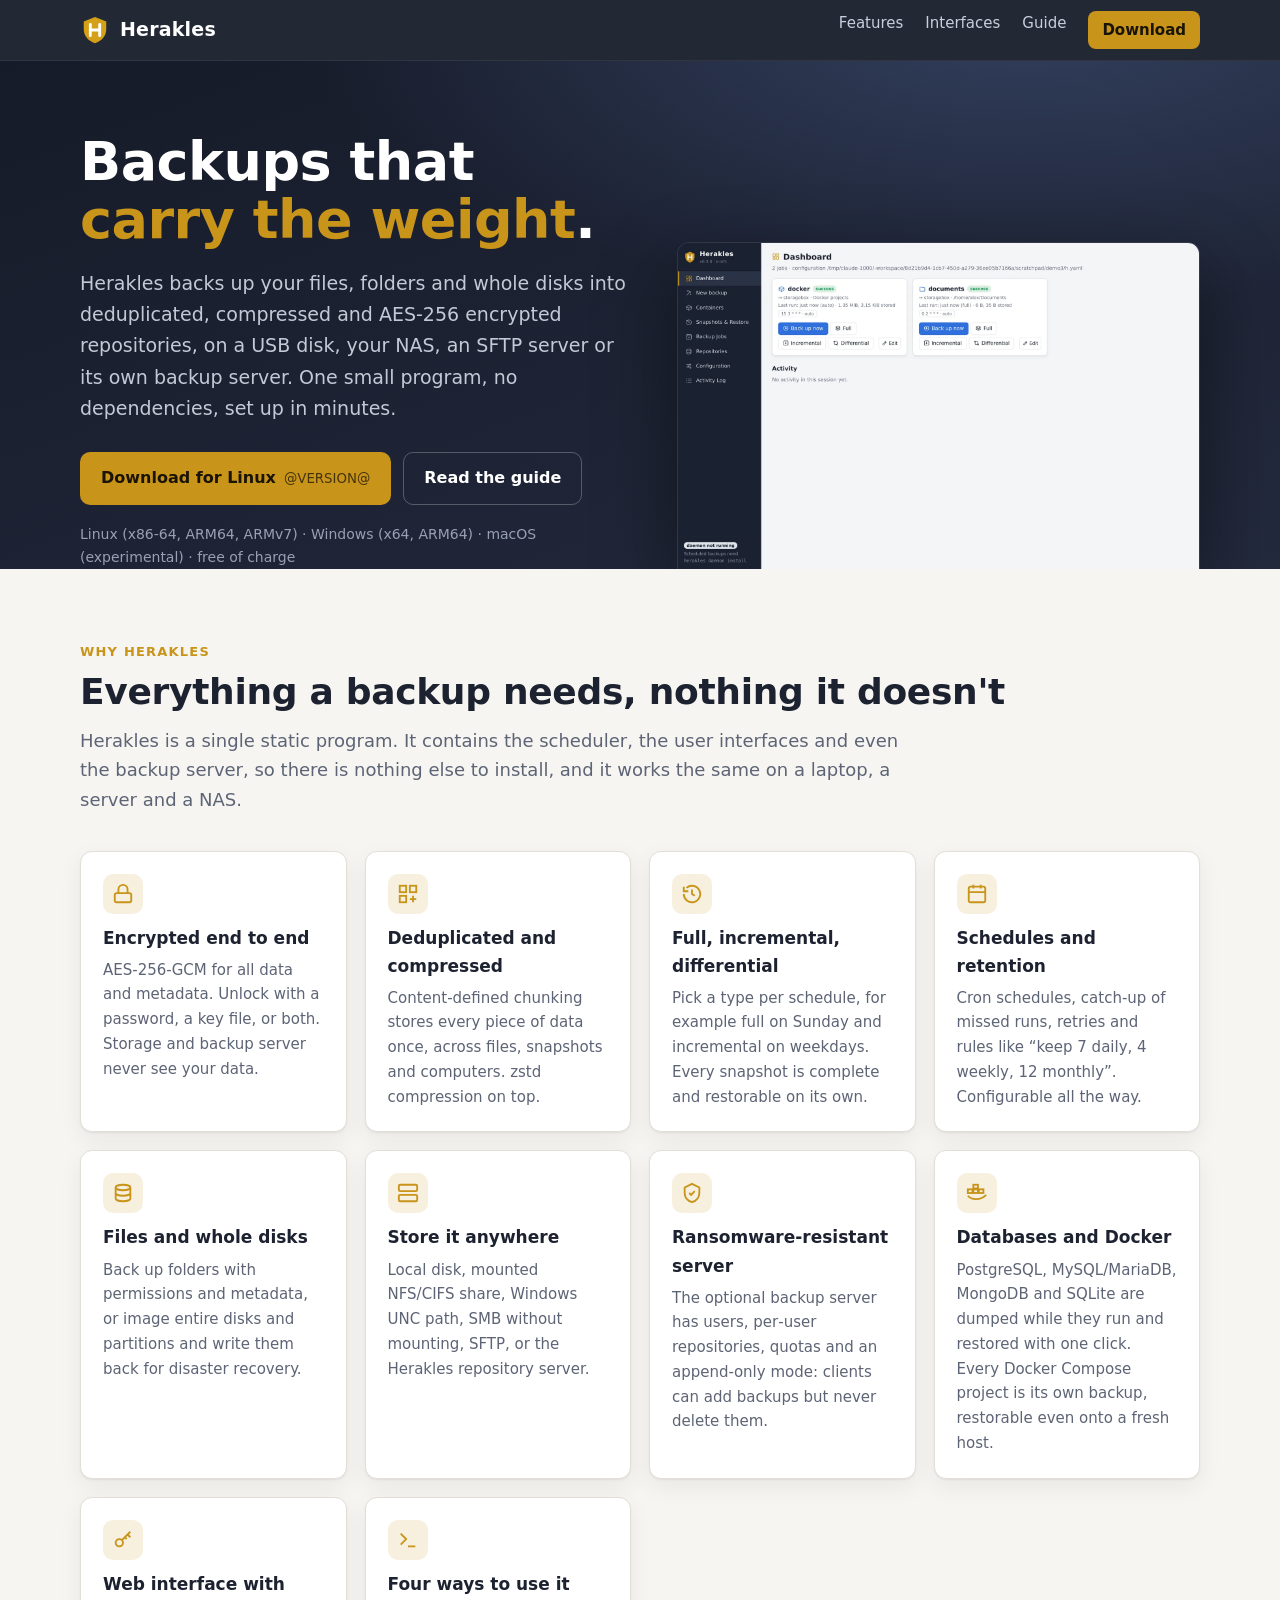
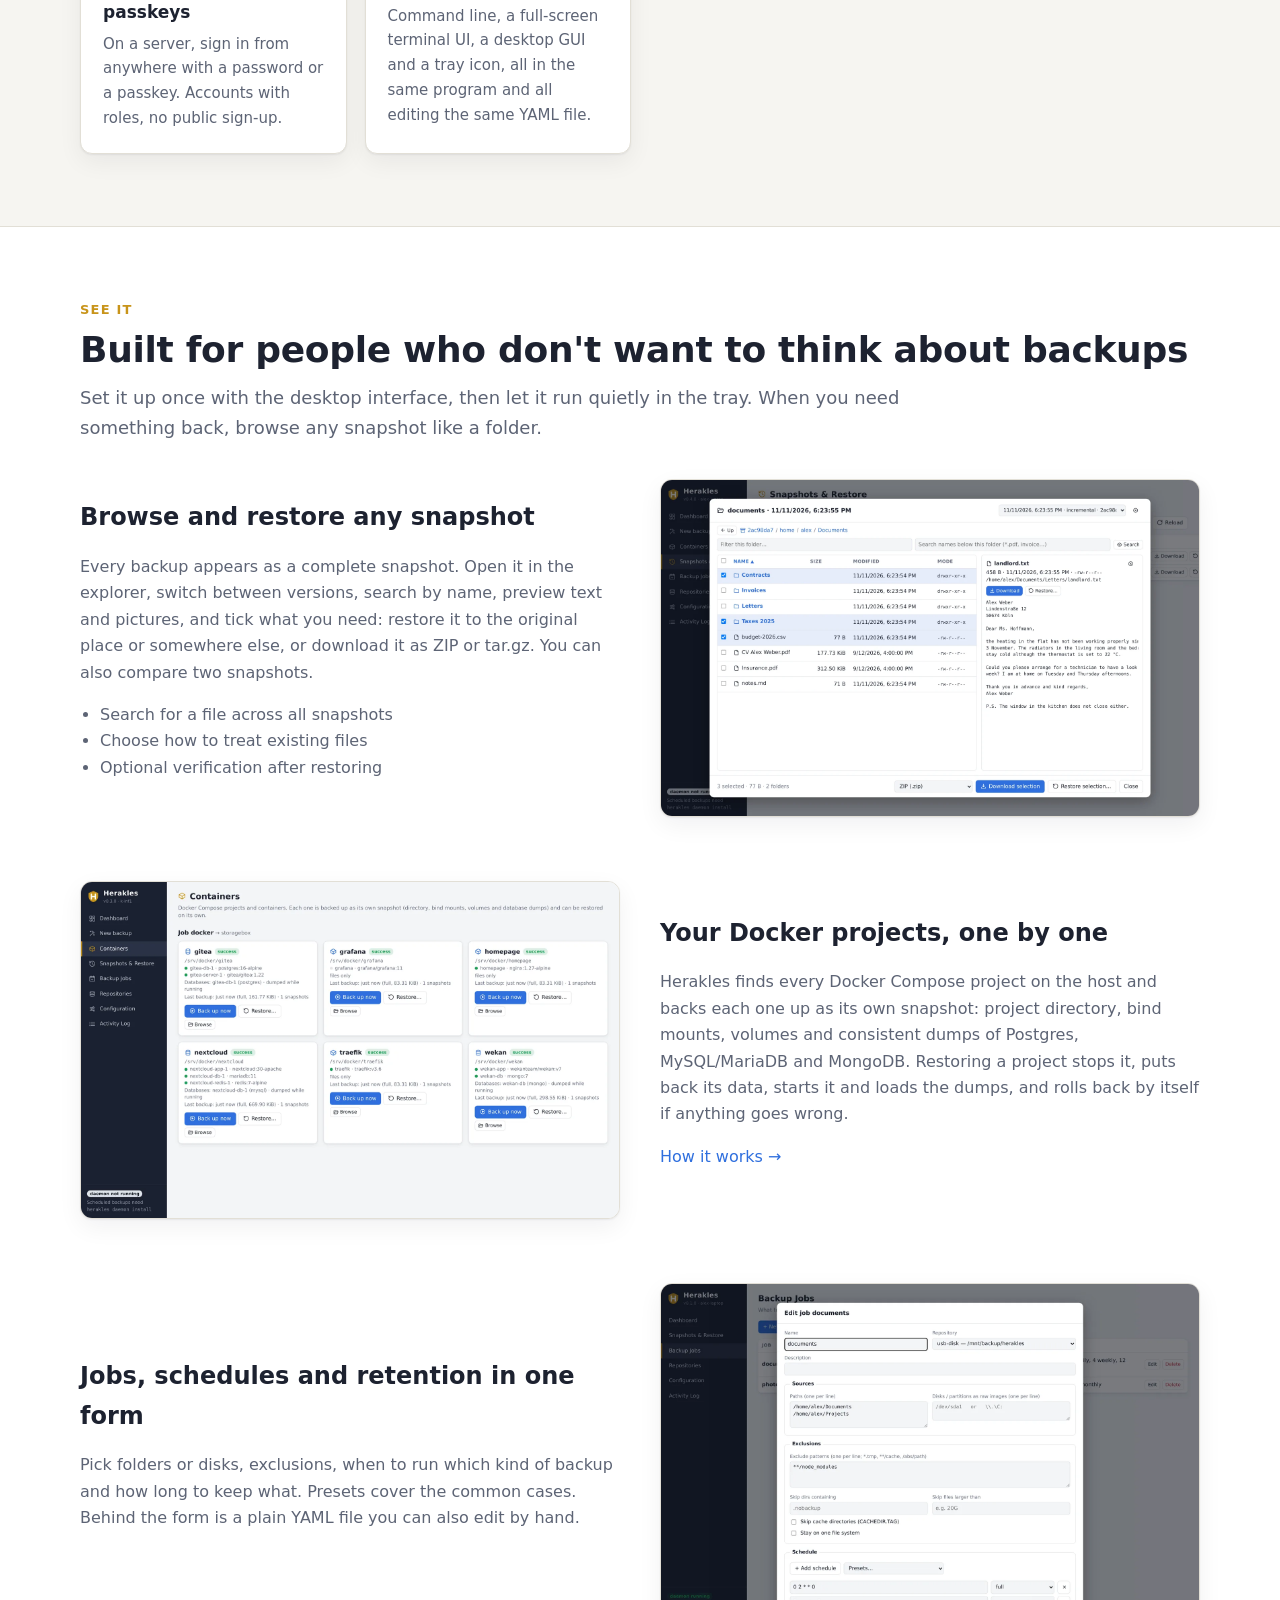
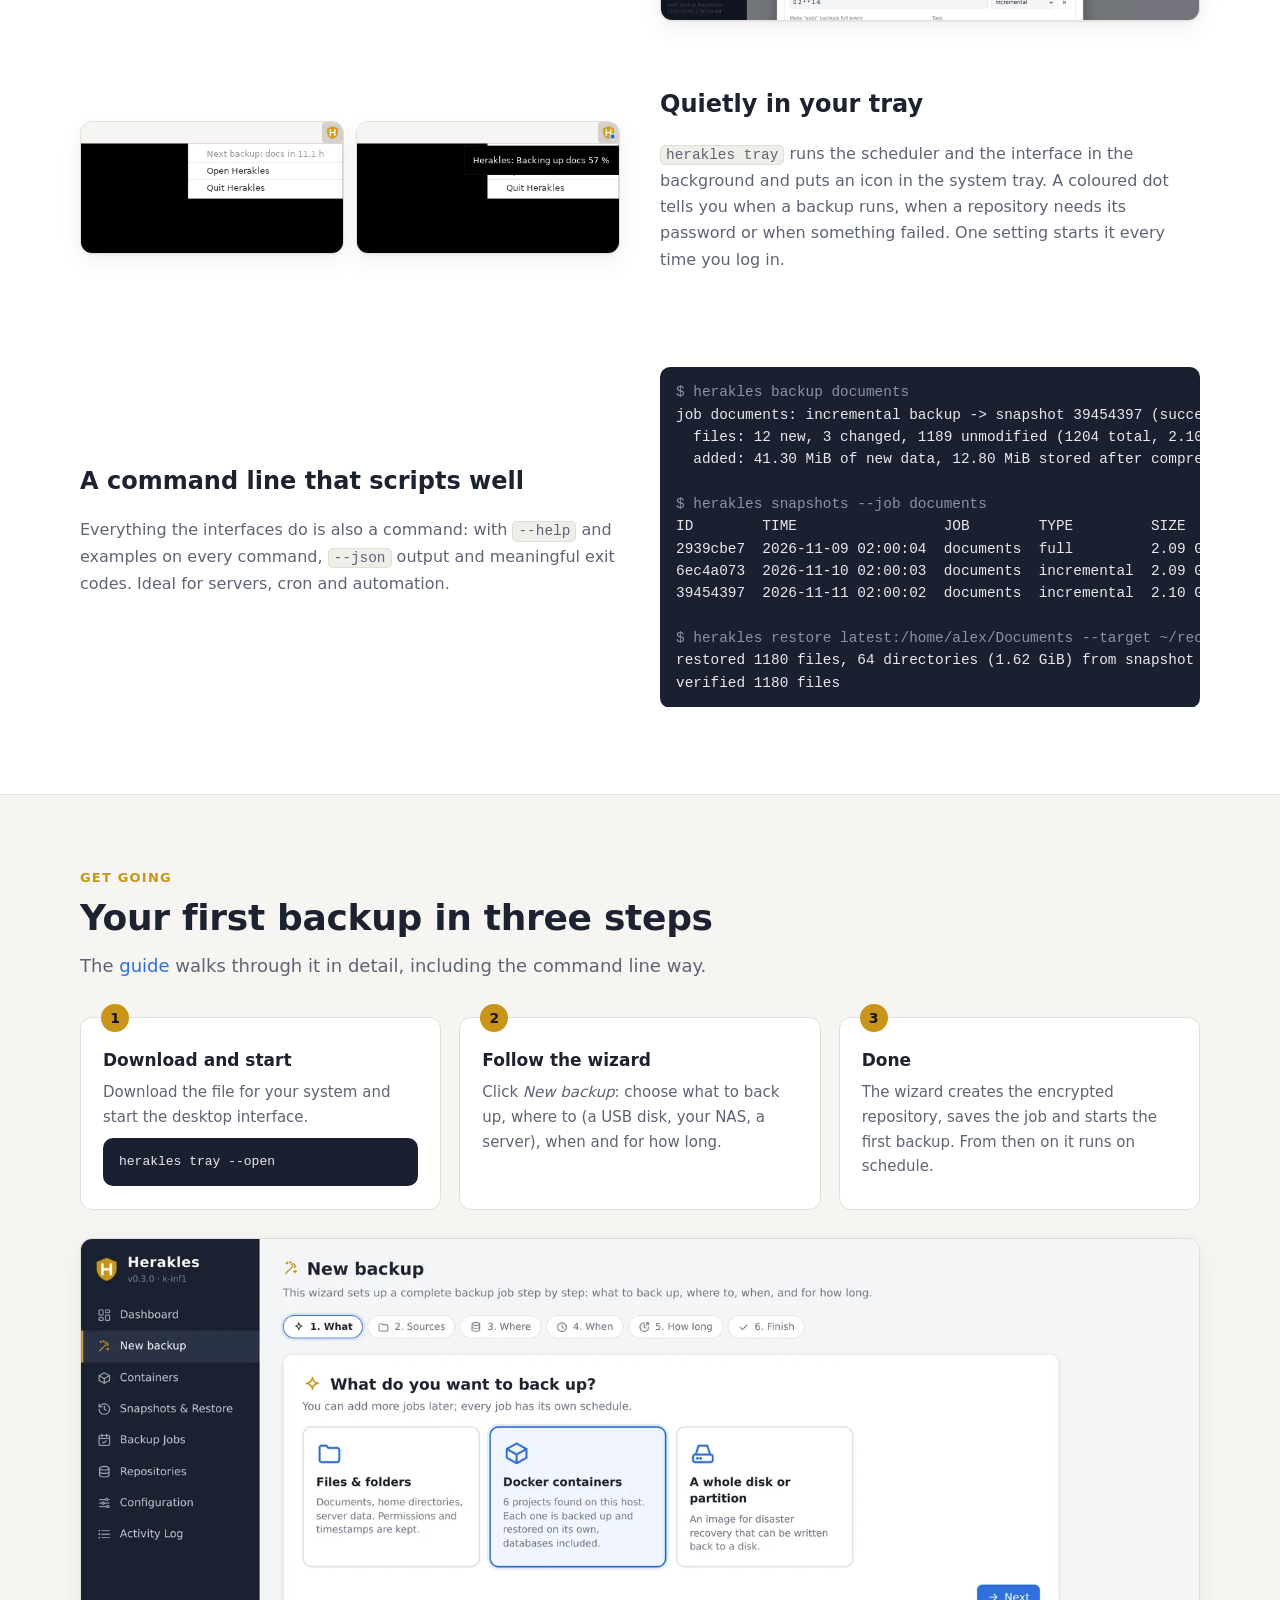
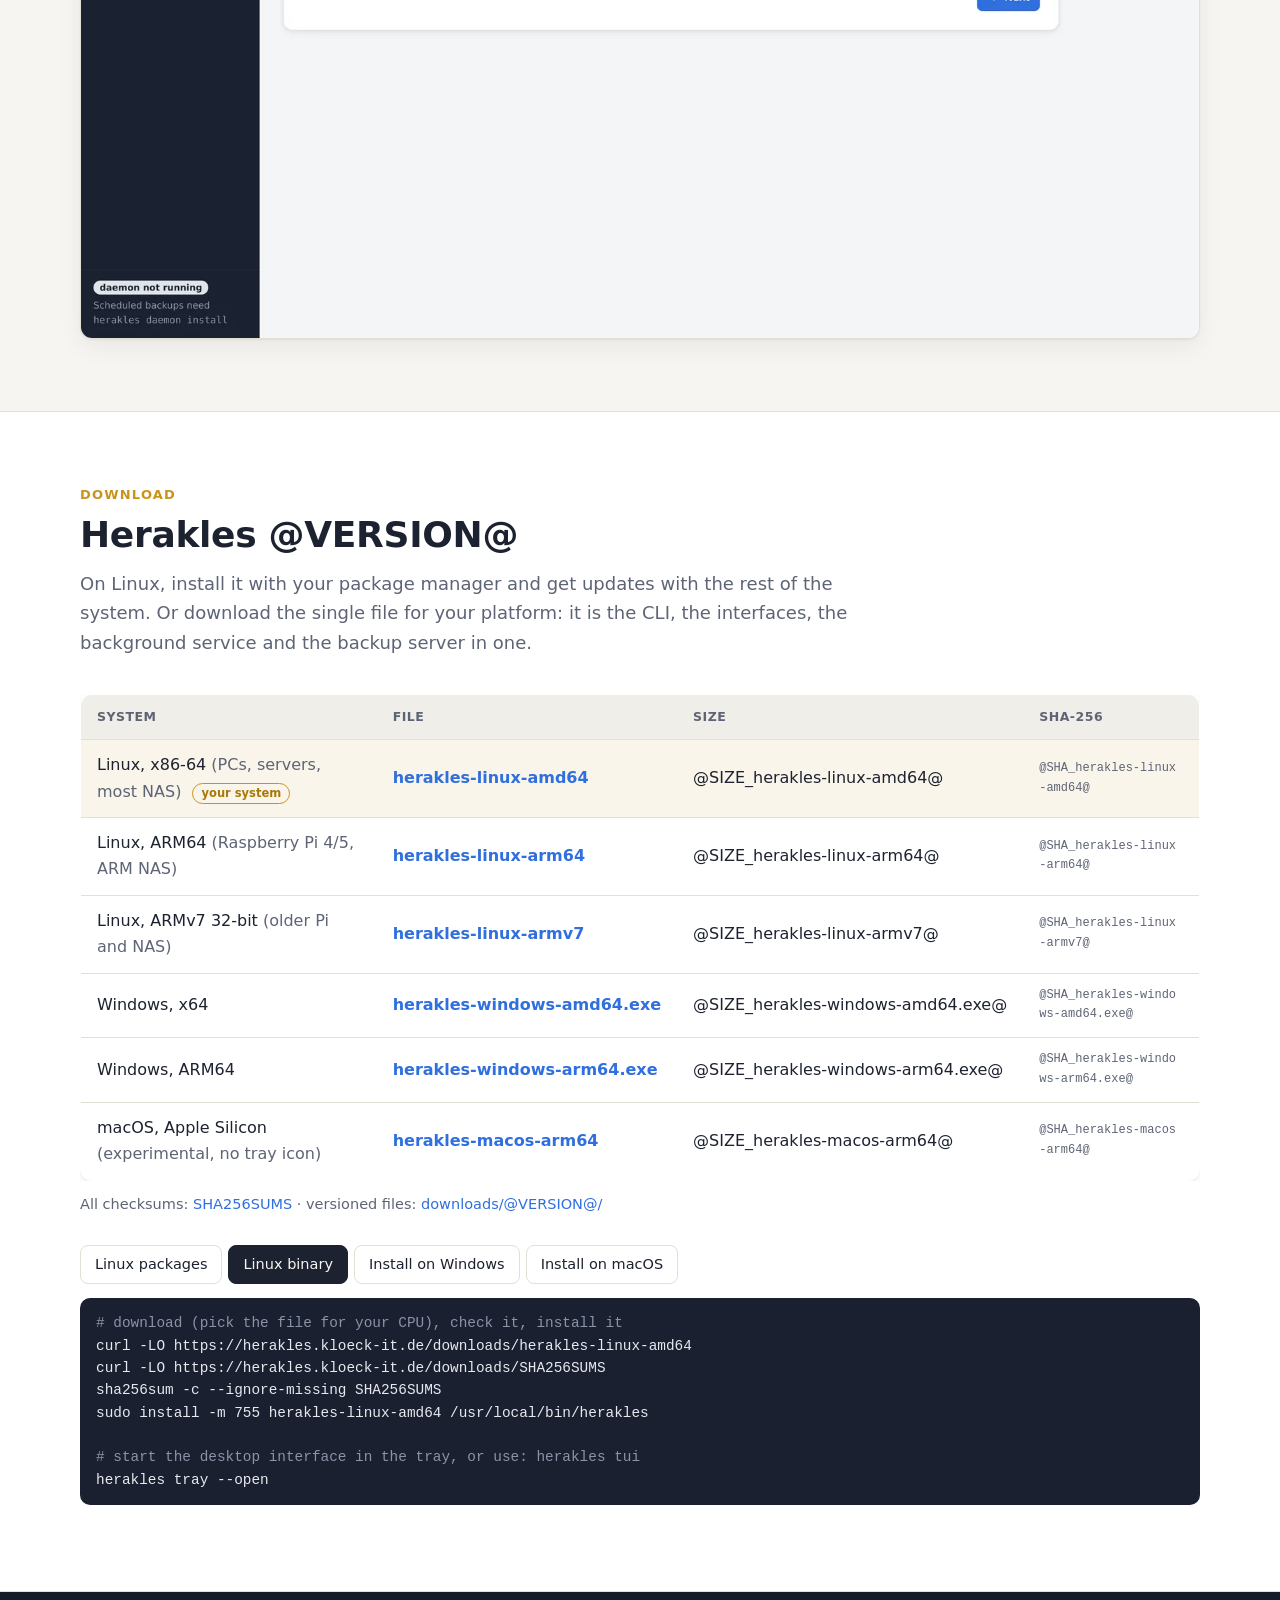
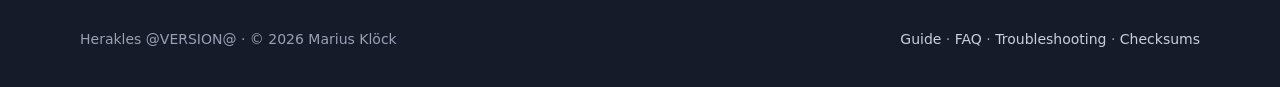
==== commit f134196d: "Native database backups: Postgres, MySQL/MariaDB, MongoDB, SQLite A job's new databases section dump" ====
--- a/website/site/index.html
+++ b/website/site/index.html
@@ -49,7 +49,7 @@
       <div class="feature"><div class="icon"><svg viewBox="0 0 24 24" fill="none" stroke="currentColor" stroke-width="2"><ellipse cx="12" cy="6" rx="8" ry="3"/><path d="M4 6v6c0 1.7 3.6 3 8 3s8-1.3 8-3V6M4 12v6c0 1.7 3.6 3 8 3s8-1.3 8-3v-6"/></svg></div><h3>Files and whole disks</h3><p>Back up folders with permissions and metadata, or image entire disks and partitions and write them back for disaster recovery.</p></div>
       <div class="feature"><div class="icon"><svg viewBox="0 0 24 24" fill="none" stroke="currentColor" stroke-width="2"><rect x="2" y="3" width="20" height="7" rx="1.5"/><rect x="2" y="14" width="20" height="7" rx="1.5"/><path d="M6 6.5h.01M6 17.5h.01"/></svg></div><h3>Store it anywhere</h3><p>Local disk, mounted NFS/CIFS share, Windows UNC path, SMB without mounting, SFTP, or the Herakles repository server.</p></div>
       <div class="feature"><div class="icon"><svg viewBox="0 0 24 24" fill="none" stroke="currentColor" stroke-width="2"><path d="M12 2 4 6v6c0 5 3.4 8.6 8 10 4.6-1.4 8-5 8-10V6z"/><path d="m9 12 2 2 4-4"/></svg></div><h3>Ransomware‑resistant server</h3><p>The optional backup server has users, per‑user repositories, quotas and an append‑only mode: clients can add backups but never delete them.</p></div>
-      <div class="feature"><div class="icon"><svg viewBox="0 0 24 24" fill="none" stroke="currentColor" stroke-width="2"><rect x="2" y="8" width="5" height="4"/><rect x="8" y="8" width="5" height="4"/><rect x="14" y="8" width="5" height="4"/><rect x="8" y="3" width="5" height="4"/><path d="M2 15c4 5 14 5 20-1"/></svg></div><h3>Docker aware</h3><p>Every Docker Compose project is its own backup with its volumes, bind mounts and database dumps, and can be restored on its own, even onto a fresh host.</p></div>
+      <div class="feature"><div class="icon"><svg viewBox="0 0 24 24" fill="none" stroke="currentColor" stroke-width="2"><rect x="2" y="8" width="5" height="4"/><rect x="8" y="8" width="5" height="4"/><rect x="14" y="8" width="5" height="4"/><rect x="8" y="3" width="5" height="4"/><path d="M2 15c4 5 14 5 20-1"/></svg></div><h3>Databases and Docker</h3><p>PostgreSQL, MySQL/MariaDB, MongoDB and SQLite are dumped while they run and restored with one click. Every Docker Compose project is its own backup, restorable even onto a fresh host.</p></div>
       <div class="feature"><div class="icon"><svg viewBox="0 0 24 24" fill="none" stroke="currentColor" stroke-width="2"><circle cx="8" cy="15" r="4"/><path d="M10.8 12.2 20 3M17 6l3 3M14 9l2 2"/></svg></div><h3>Web interface with passkeys</h3><p>On a server, sign in from anywhere with a password or a passkey. Accounts with roles, no public sign-up.</p></div>
       <div class="feature"><div class="icon"><svg viewBox="0 0 24 24" fill="none" stroke="currentColor" stroke-width="2"><path d="M4 17l6-6-6-6M12 19h8"/></svg></div><h3>Four ways to use it</h3><p>Command line, a full‑screen terminal UI, a desktop GUI and a tray icon, all in the same program and all editing the same YAML file.</p></div>
     </div>
@@ -165,7 +165,8 @@
       <button role="tab" data-tab="macos" aria-selected="false">Install on macOS</button>
     </div>
     <div class="os-panel" data-panel="packages">
-<pre><span class="c"># Debian, Ubuntu, Fedora, RHEL/Rocky/Alma, openSUSE, Arch: adds the signed repository and installs</span>
+<pre><span class="c"># Debian, Ubuntu, Fedora, RHEL/Rocky/Alma, openSUSE, Arch: adds the signed repository,</span>
+<span class="c"># installs, then asks: desktop or server, and sets it up</span>
 curl -fsSL https://herakles.kloeck-it.de/install.sh | sudo sh</pre>
       <p style="color:var(--muted)">Updates then arrive with <code>apt upgrade</code>, <code>dnf upgrade</code>, <code>zypper up</code> or <code>pacman -Syu</code>. Packages for x86‑64, ARM64 and ARMv7, signed with key <code>1035 012D 5247 A80F D798 8DFD E64E FE56 44EE 8226</code> (<a href="herakles.asc">herakles.asc</a>). Setting it up by hand is described in the <a href="guide.html#install">guide</a>.</p>
     </div>
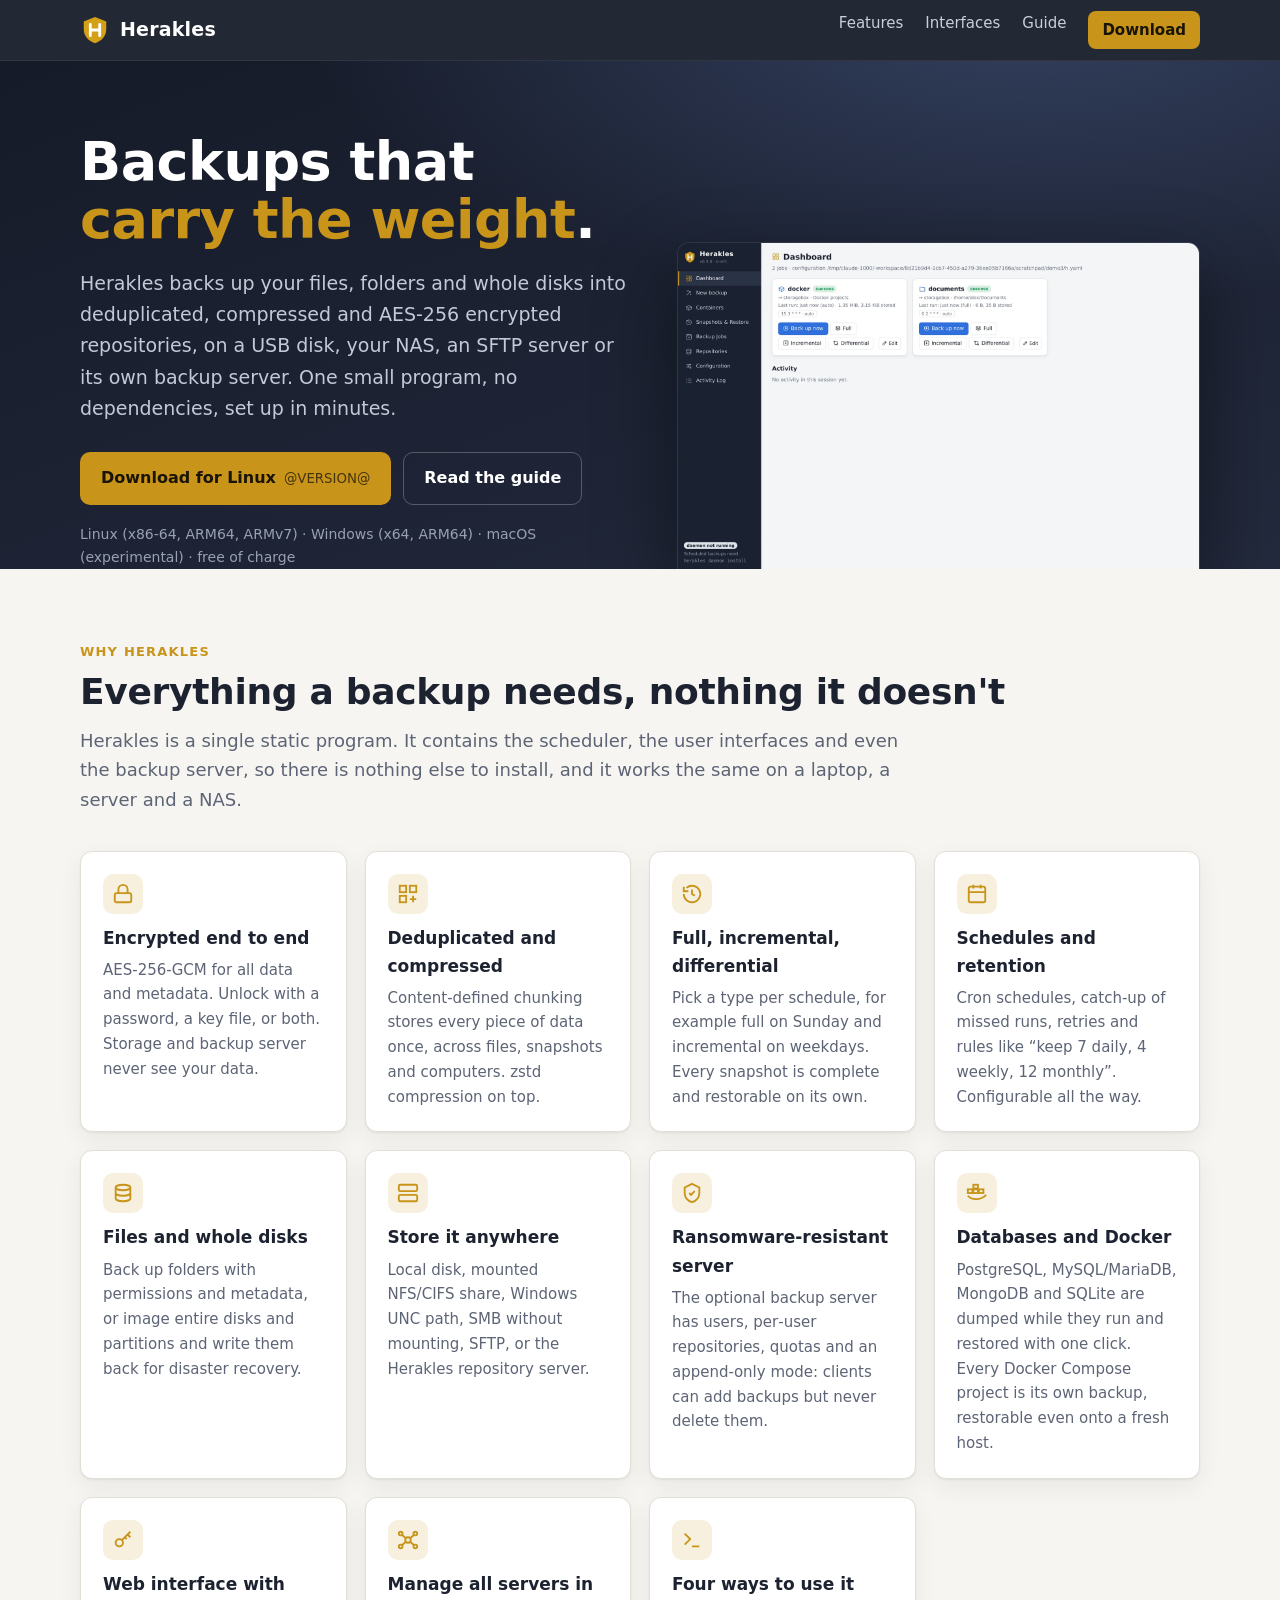
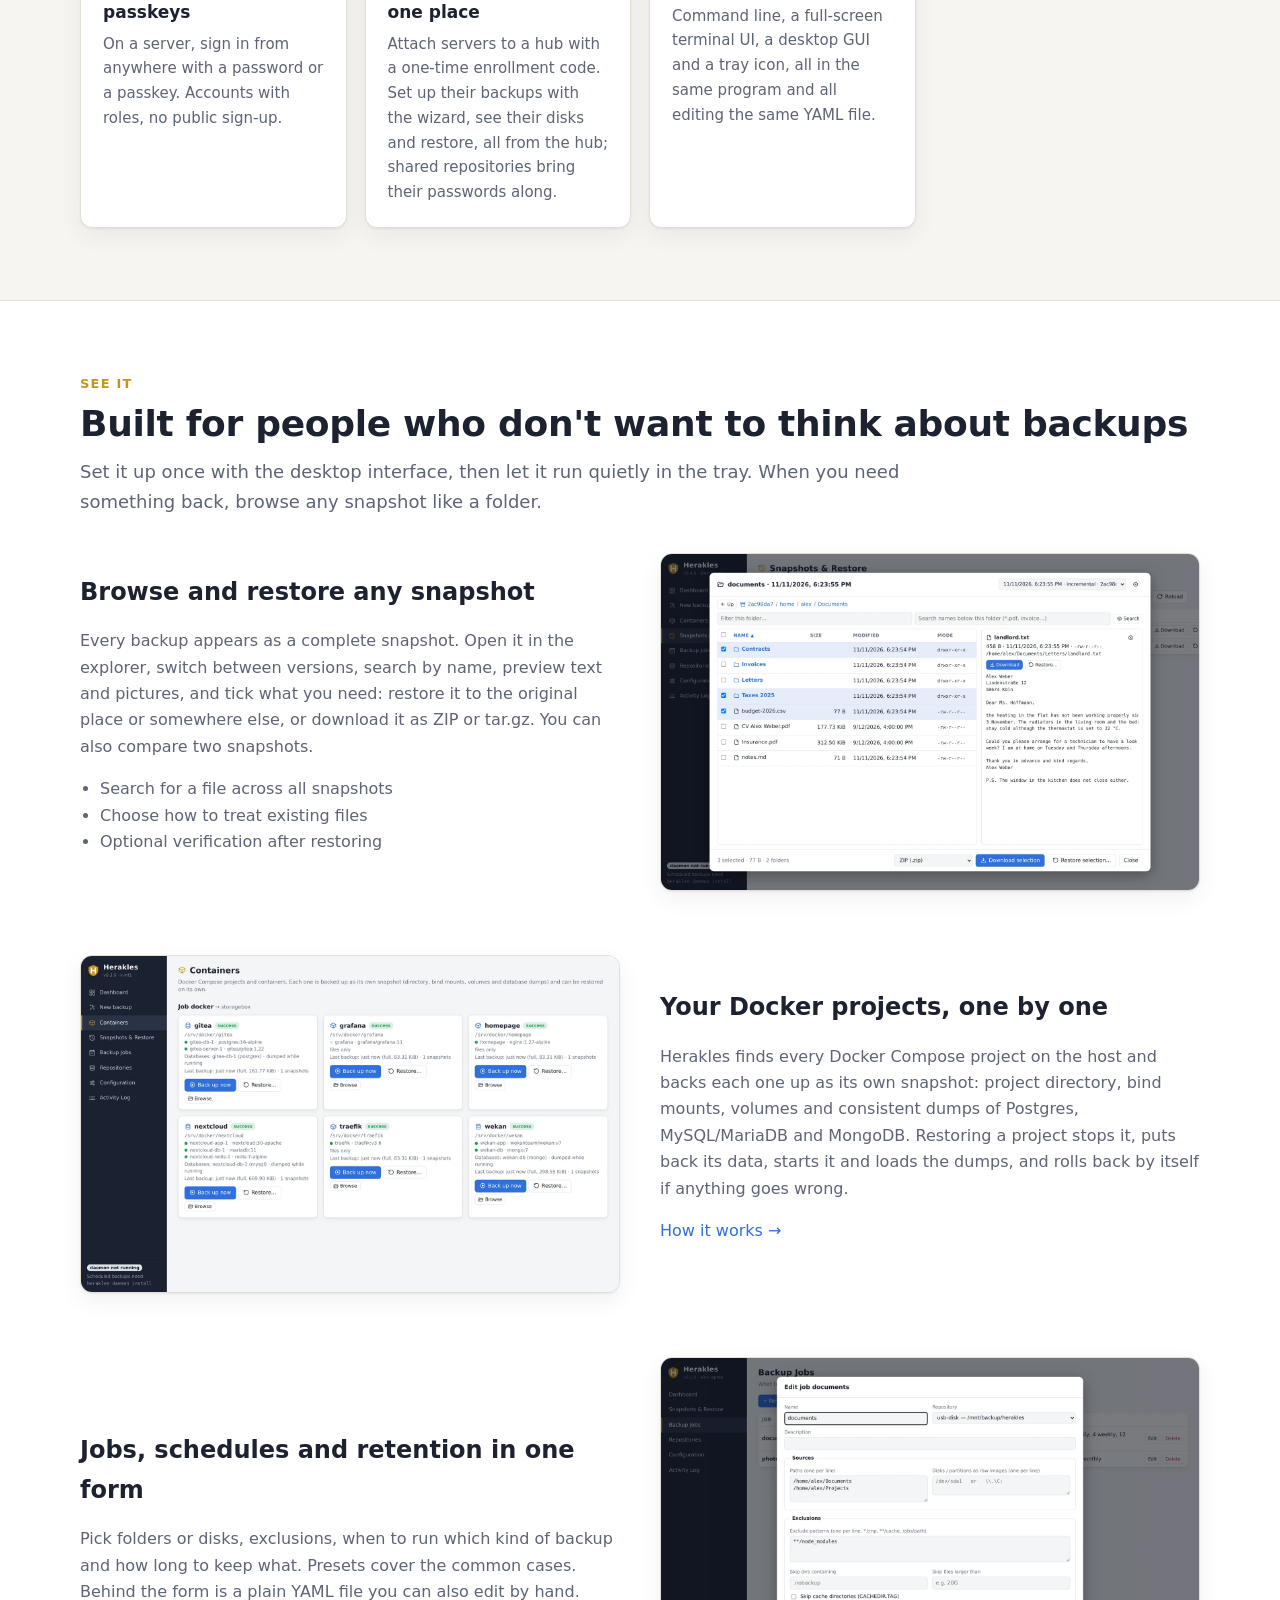
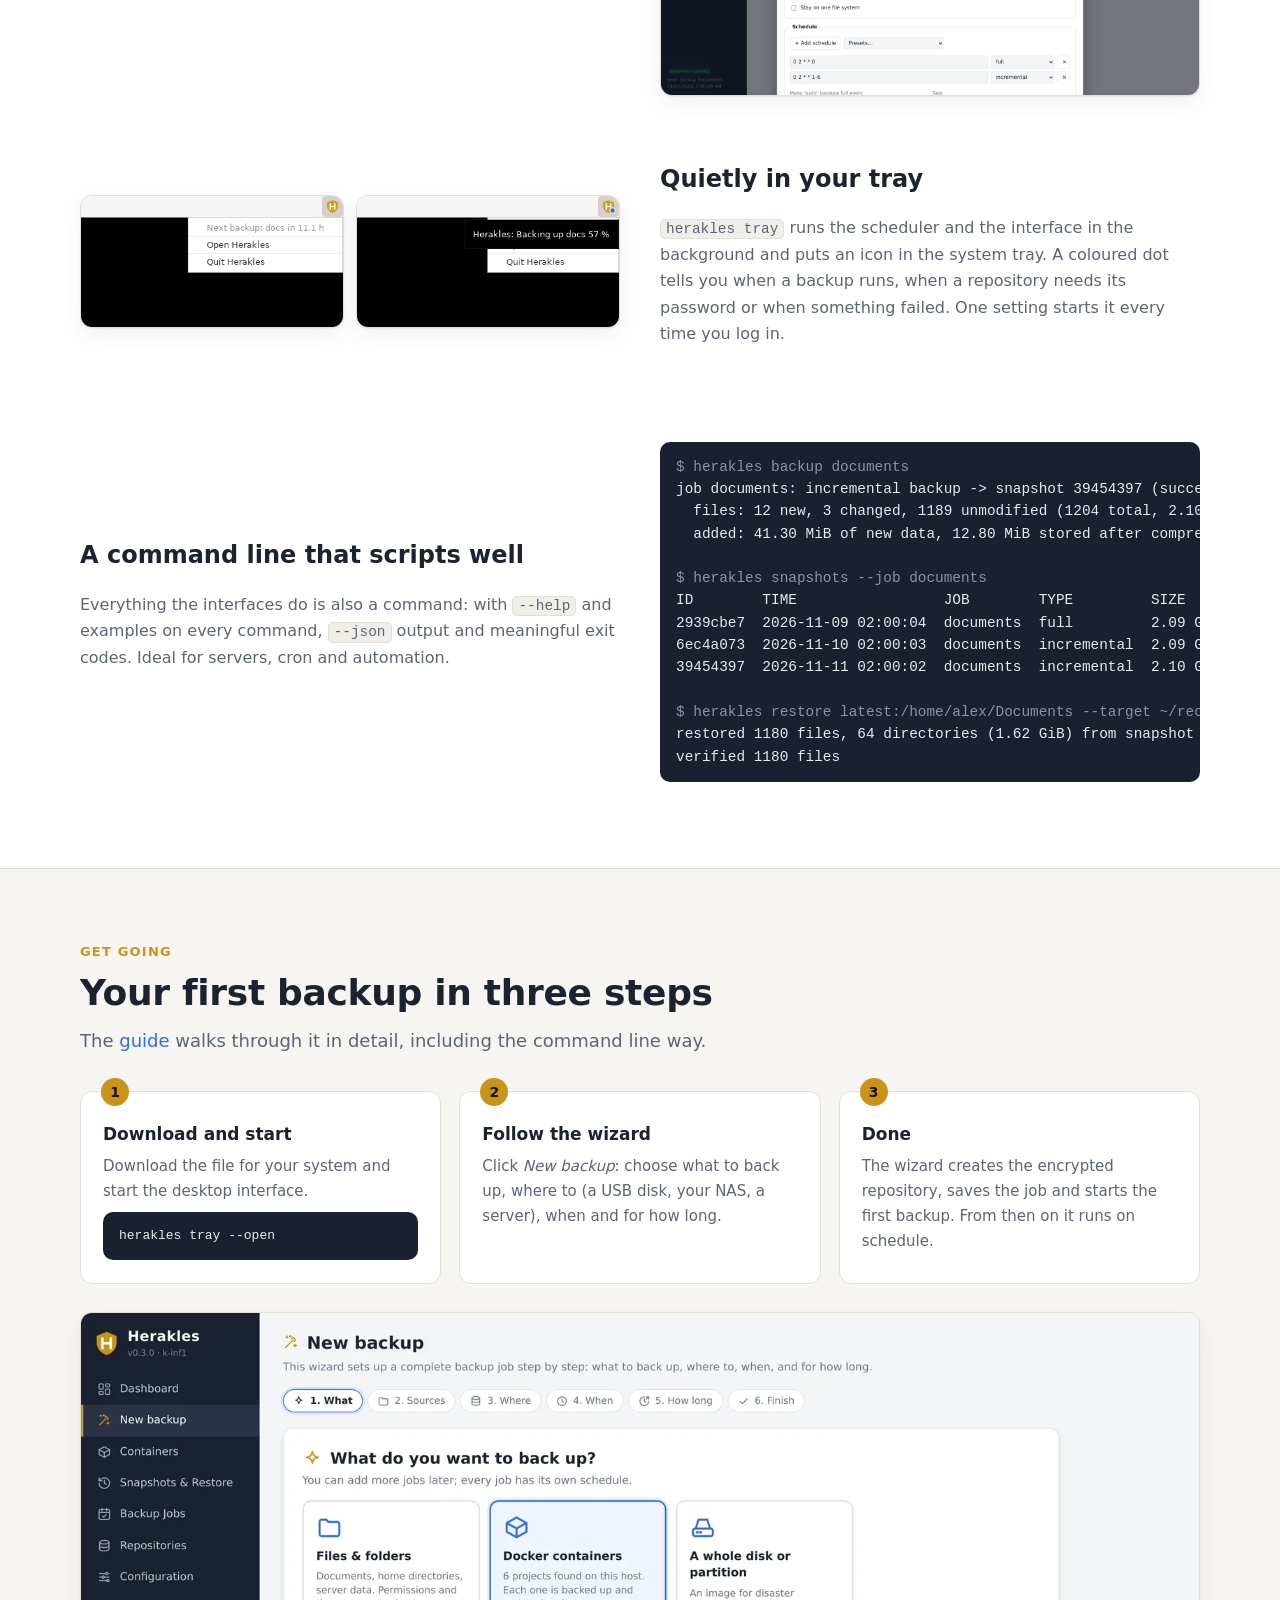
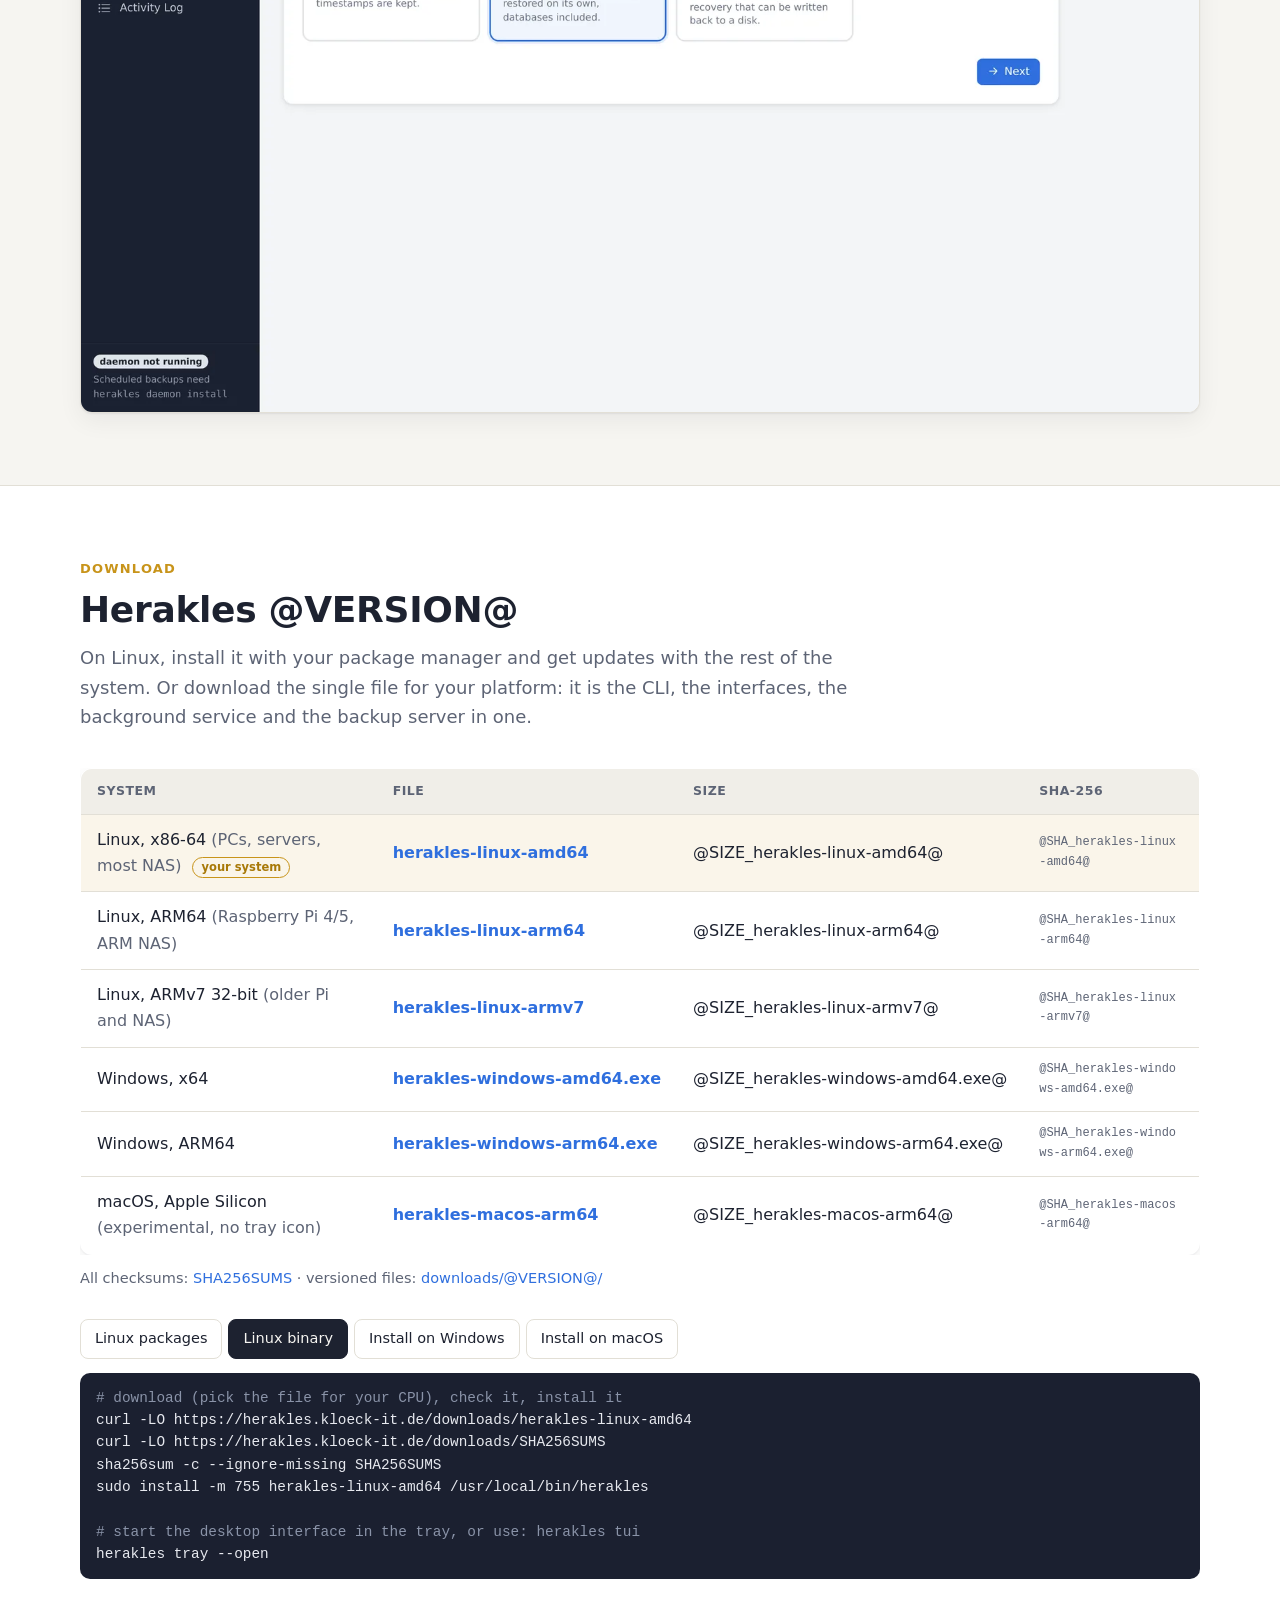
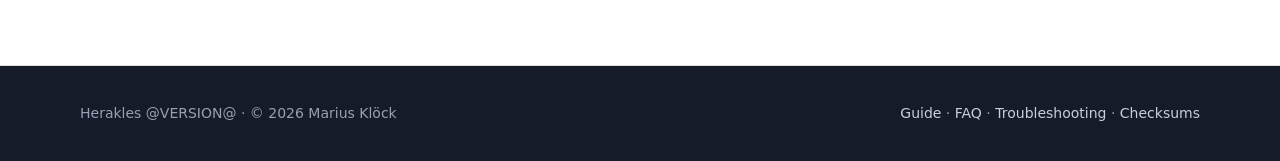
==== commit b5ff3399: "Hub: manage several servers from one Herakles A Herakles with the web interface is a hub. Other serv" ====
--- a/website/site/index.html
+++ b/website/site/index.html
@@ -51,6 +51,7 @@
       <div class="feature"><div class="icon"><svg viewBox="0 0 24 24" fill="none" stroke="currentColor" stroke-width="2"><path d="M12 2 4 6v6c0 5 3.4 8.6 8 10 4.6-1.4 8-5 8-10V6z"/><path d="m9 12 2 2 4-4"/></svg></div><h3>Ransomware‑resistant server</h3><p>The optional backup server has users, per‑user repositories, quotas and an append‑only mode: clients can add backups but never delete them.</p></div>
       <div class="feature"><div class="icon"><svg viewBox="0 0 24 24" fill="none" stroke="currentColor" stroke-width="2"><rect x="2" y="8" width="5" height="4"/><rect x="8" y="8" width="5" height="4"/><rect x="14" y="8" width="5" height="4"/><rect x="8" y="3" width="5" height="4"/><path d="M2 15c4 5 14 5 20-1"/></svg></div><h3>Databases and Docker</h3><p>PostgreSQL, MySQL/MariaDB, MongoDB and SQLite are dumped while they run and restored with one click. Every Docker Compose project is its own backup, restorable even onto a fresh host.</p></div>
       <div class="feature"><div class="icon"><svg viewBox="0 0 24 24" fill="none" stroke="currentColor" stroke-width="2"><circle cx="8" cy="15" r="4"/><path d="M10.8 12.2 20 3M17 6l3 3M14 9l2 2"/></svg></div><h3>Web interface with passkeys</h3><p>On a server, sign in from anywhere with a password or a passkey. Accounts with roles, no public sign-up.</p></div>
+      <div class="feature"><div class="icon"><svg viewBox="0 0 24 24" fill="none" stroke="currentColor" stroke-width="2"><circle cx="12" cy="12" r="3"/><circle cx="4" cy="5" r="2"/><circle cx="20" cy="5" r="2"/><circle cx="4" cy="19" r="2"/><circle cx="20" cy="19" r="2"/><path d="M5.5 6.5 9.8 10M18.5 6.5 14.2 10M5.5 17.5 9.8 14M18.5 17.5 14.2 14"/></svg></div><h3>Manage all servers in one place</h3><p>Attach servers to a hub with a one-time enrollment code. Set up their backups with the wizard, see their disks and restore, all from the hub; shared repositories bring their passwords along.</p></div>
       <div class="feature"><div class="icon"><svg viewBox="0 0 24 24" fill="none" stroke="currentColor" stroke-width="2"><path d="M4 17l6-6-6-6M12 19h8"/></svg></div><h3>Four ways to use it</h3><p>Command line, a full‑screen terminal UI, a desktop GUI and a tray icon, all in the same program and all editing the same YAML file.</p></div>
     </div>
   </div>
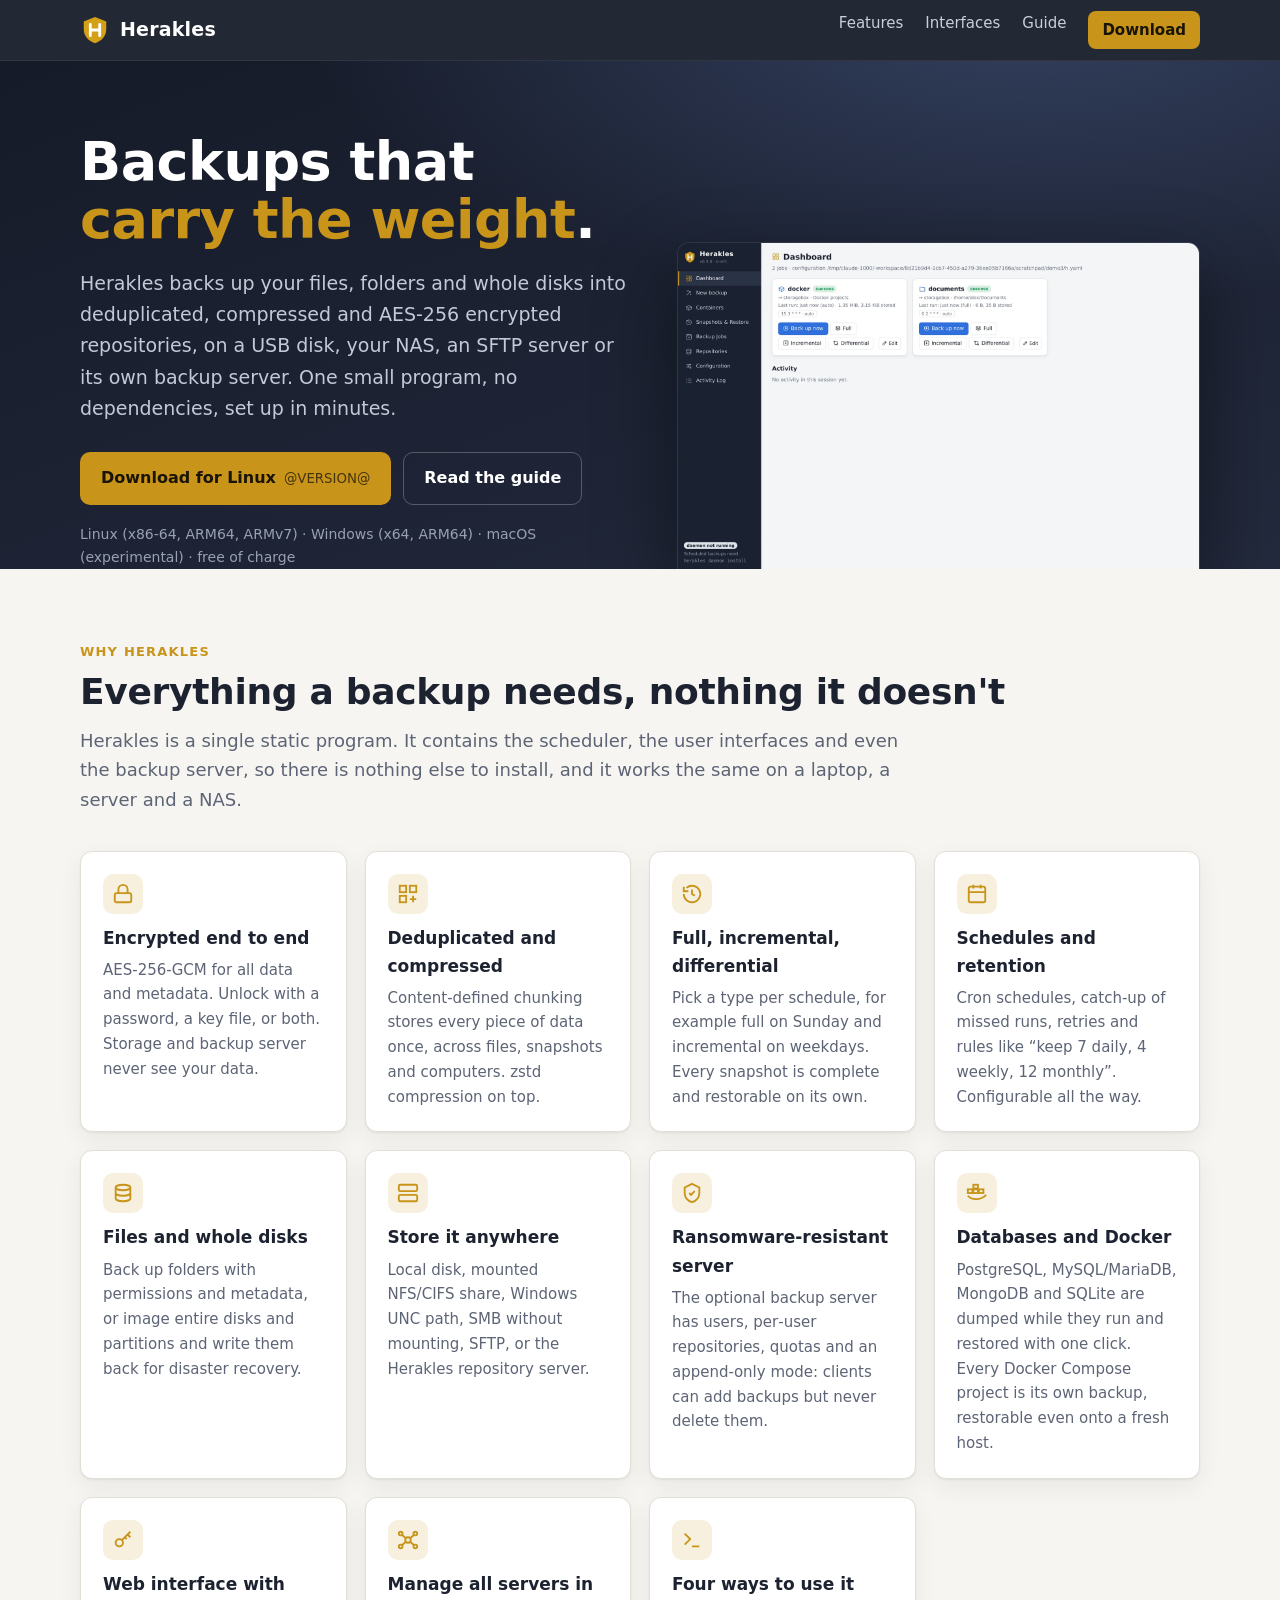
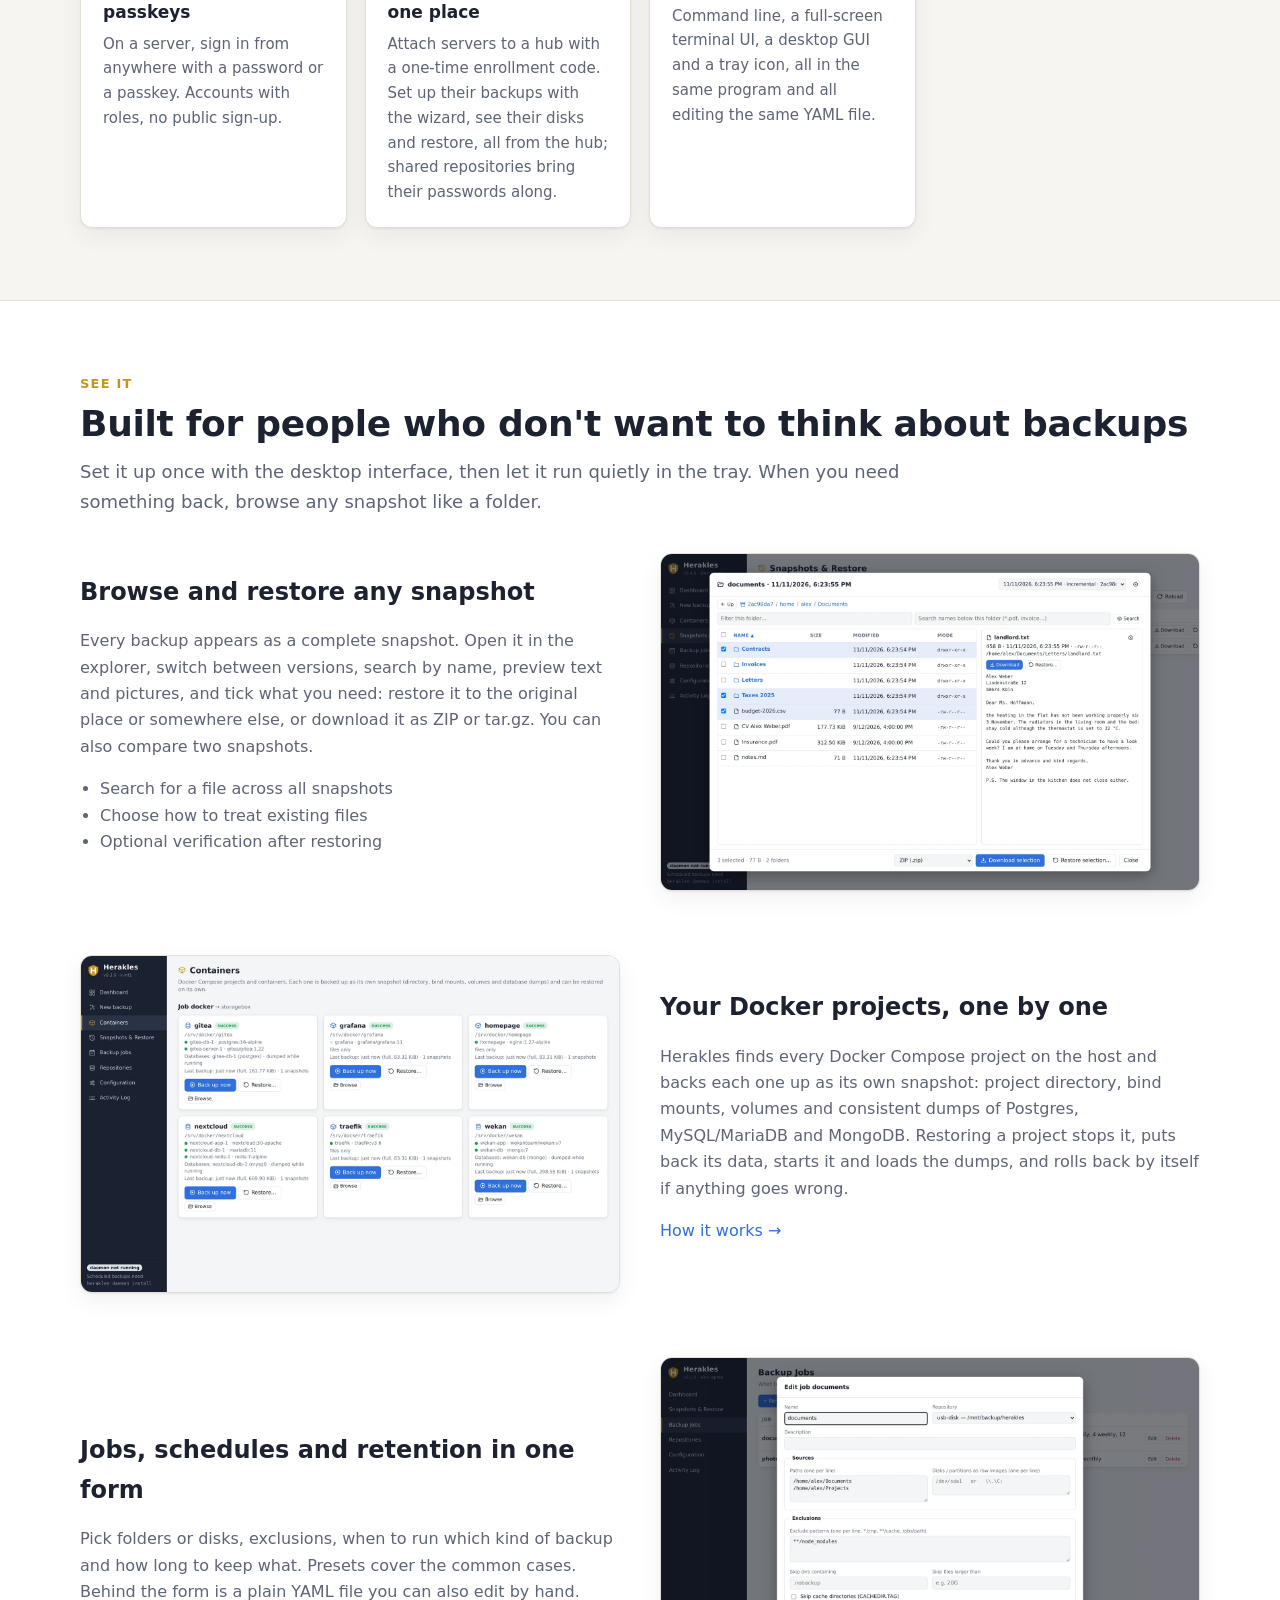
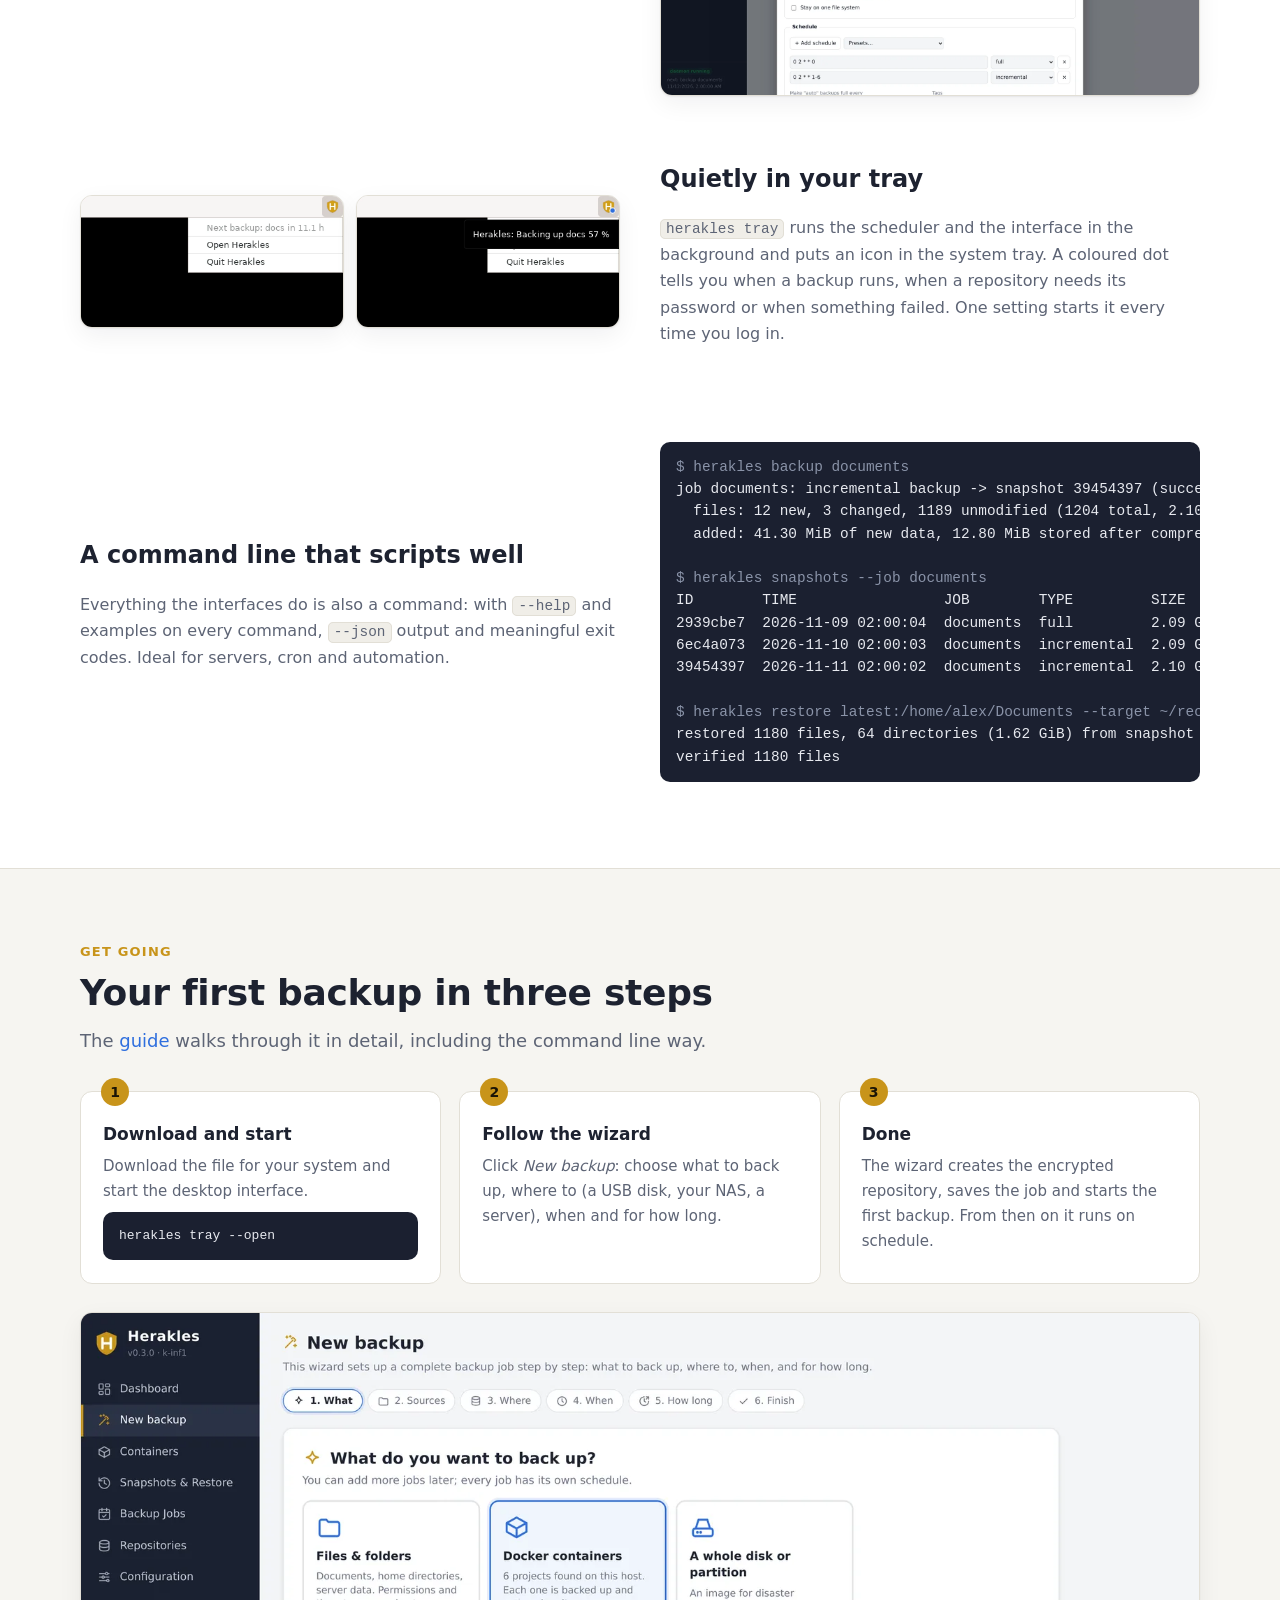
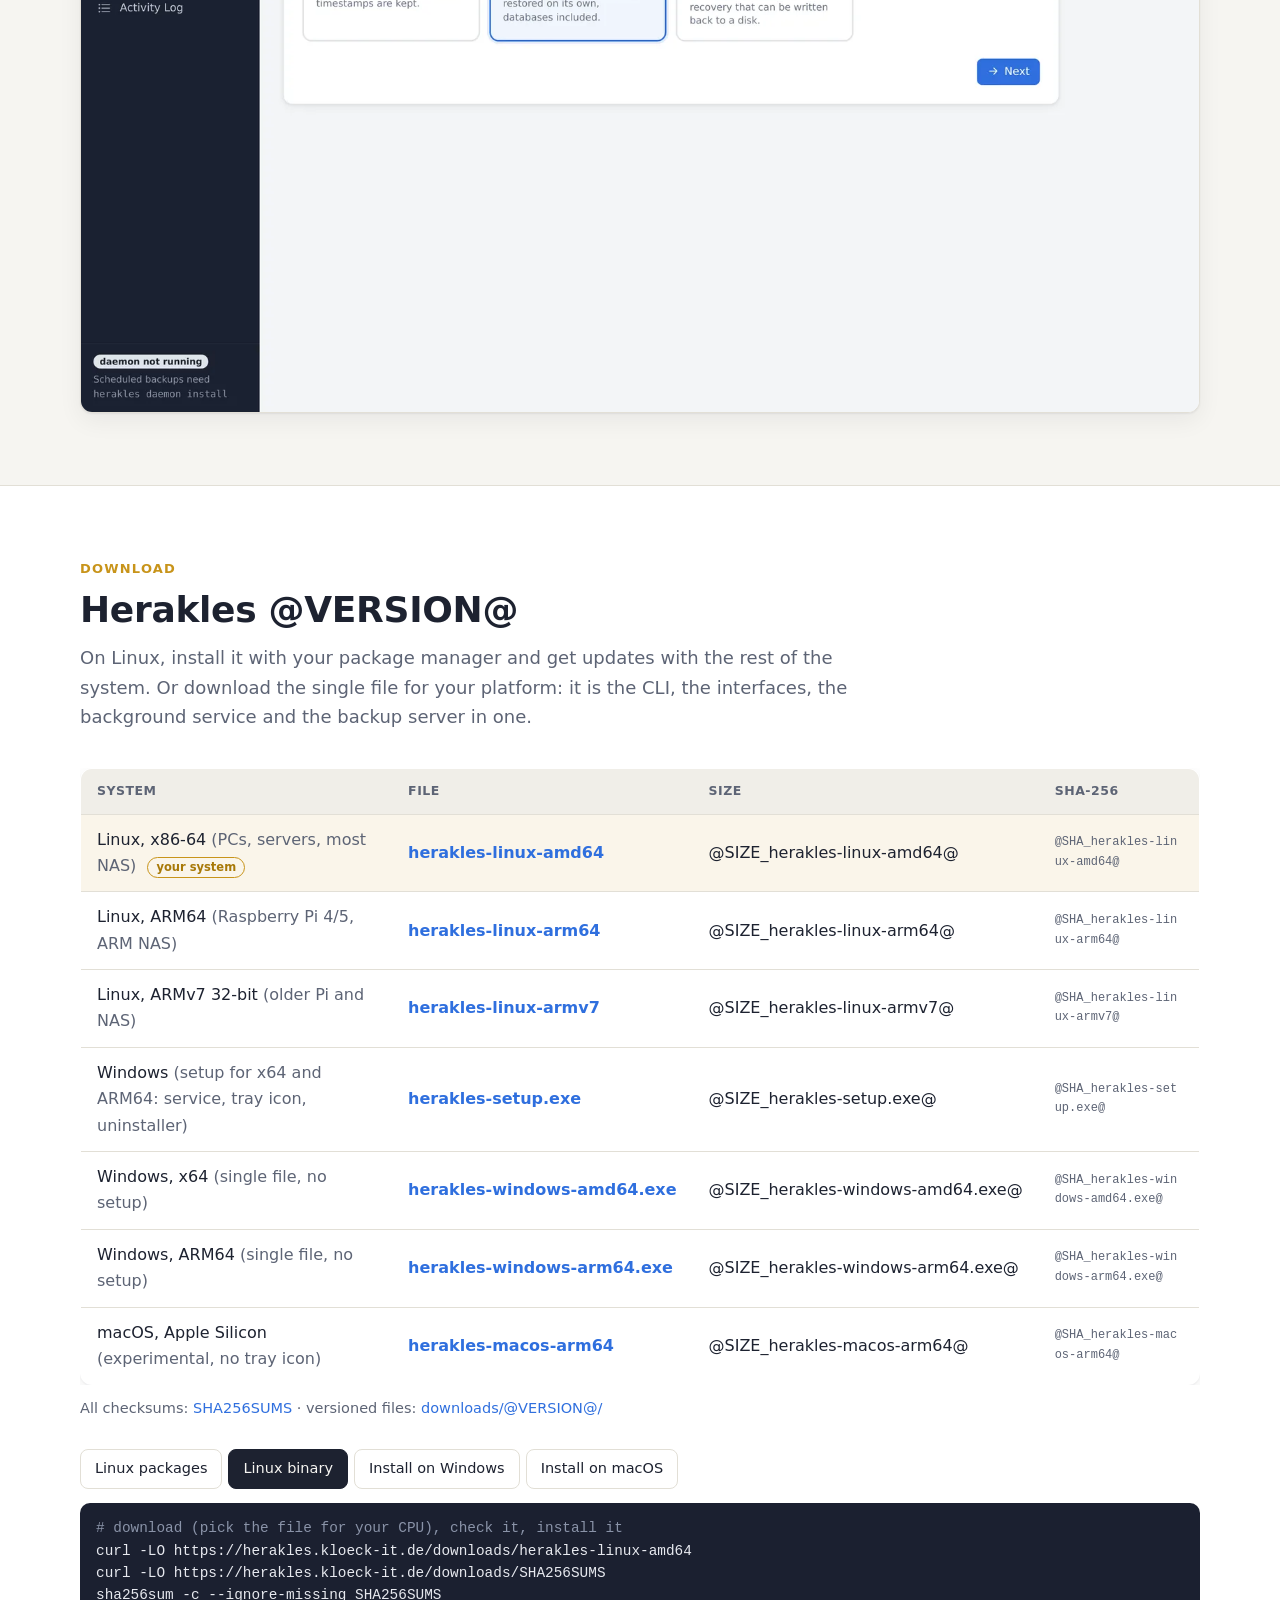
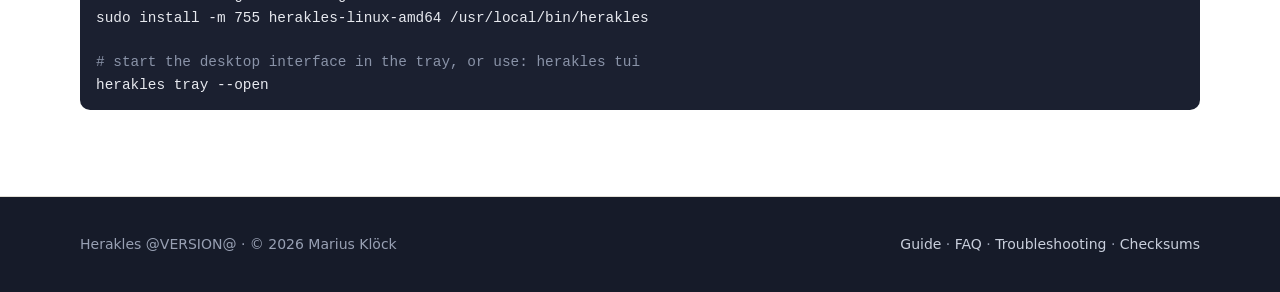
==== commit 387ac618: "Windows setup, attach to a hub from the window, hub repositories on managed servers - herakles-setup" ====
--- a/website/site/index.html
+++ b/website/site/index.html
@@ -152,8 +152,9 @@
       <tr data-os="linux-amd64"><td>Linux, x86‑64 <span class="muted">(PCs, servers, most NAS)</span></td><td><a class="file" href="downloads/herakles-linux-amd64" download>herakles-linux-amd64</a></td><td>@SIZE_herakles-linux-amd64@</td><td class="sum">@SHA_herakles-linux-amd64@</td></tr>
       <tr data-os="linux-arm64"><td>Linux, ARM64 <span class="muted">(Raspberry Pi 4/5, ARM NAS)</span></td><td><a class="file" href="downloads/herakles-linux-arm64" download>herakles-linux-arm64</a></td><td>@SIZE_herakles-linux-arm64@</td><td class="sum">@SHA_herakles-linux-arm64@</td></tr>
       <tr data-os="linux-armv7"><td>Linux, ARMv7 32‑bit <span class="muted">(older Pi and NAS)</span></td><td><a class="file" href="downloads/herakles-linux-armv7" download>herakles-linux-armv7</a></td><td>@SIZE_herakles-linux-armv7@</td><td class="sum">@SHA_herakles-linux-armv7@</td></tr>
-      <tr data-os="windows-amd64"><td>Windows, x64</td><td><a class="file" href="downloads/herakles-windows-amd64.exe" download>herakles-windows-amd64.exe</a></td><td>@SIZE_herakles-windows-amd64.exe@</td><td class="sum">@SHA_herakles-windows-amd64.exe@</td></tr>
-      <tr data-os="windows-arm64"><td>Windows, ARM64</td><td><a class="file" href="downloads/herakles-windows-arm64.exe" download>herakles-windows-arm64.exe</a></td><td>@SIZE_herakles-windows-arm64.exe@</td><td class="sum">@SHA_herakles-windows-arm64.exe@</td></tr>
+      <tr data-os="windows-setup"><td>Windows <span class="muted">(setup for x64 and ARM64: service, tray icon, uninstaller)</span></td><td><a class="file" href="downloads/herakles-setup.exe" download>herakles-setup.exe</a></td><td>@SIZE_herakles-setup.exe@</td><td class="sum">@SHA_herakles-setup.exe@</td></tr>
+      <tr data-os="windows-amd64"><td>Windows, x64 <span class="muted">(single file, no setup)</span></td><td><a class="file" href="downloads/herakles-windows-amd64.exe" download>herakles-windows-amd64.exe</a></td><td>@SIZE_herakles-windows-amd64.exe@</td><td class="sum">@SHA_herakles-windows-amd64.exe@</td></tr>
+      <tr data-os="windows-arm64"><td>Windows, ARM64 <span class="muted">(single file, no setup)</span></td><td><a class="file" href="downloads/herakles-windows-arm64.exe" download>herakles-windows-arm64.exe</a></td><td>@SIZE_herakles-windows-arm64.exe@</td><td class="sum">@SHA_herakles-windows-arm64.exe@</td></tr>
       <tr data-os="macos-arm64"><td>macOS, Apple Silicon <span class="muted">(experimental, no tray icon)</span></td><td><a class="file" href="downloads/herakles-macos-arm64" download>herakles-macos-arm64</a></td><td>@SIZE_herakles-macos-arm64@</td><td class="sum">@SHA_herakles-macos-arm64@</td></tr>
     </table>
     </div>
@@ -182,6 +183,10 @@
 herakles tray --open</pre>
     </div>
     <div class="os-panel" data-panel="windows" hidden>
+      <p>Download <a href="downloads/herakles-setup.exe" download><code>herakles-setup.exe</code></a> and run it. It installs Herakles for x64 and ARM64 Windows and asks how you use it: for the <strong>whole computer</strong> (a Windows service backs up every file and whole disks, also when nobody is logged in; the Herakles window opens it) or <strong>only your own files</strong>. An enrollment code from a <a href="guide.html#hub">hub</a> attaches the computer right away. The backup wizard in the Herakles window does the rest; no console needed. Uninstall it under <em>Settings → Apps</em>.</p>
+<pre><span class="c"># unattended, e.g. from a deployment tool (see the guide for all options)</span>
+herakles-setup.exe /S /MODE=desktop /HUB=HKE1-…</pre>
+      <p style="color:var(--muted)">Without the setup, the single file works too:</p>
 <pre><span class="c"># PowerShell: download, check, put it somewhere permanent</span>
 mkdir $env:LOCALAPPDATA\Herakles -Force
 cd $env:LOCALAPPDATA\Herakles
@@ -189,7 +194,7 @@
 (Get-FileHash herakles.exe).Hash   <span class="c"># compare with SHA256SUMS</span>
 
 .\herakles.exe tray --open</pre>
-      <p style="color:var(--muted)">Windows SmartScreen may warn about an unknown publisher the first time, because the file is not code-signed. Choose <em>More info → Run anyway</em>.</p>
+      <p style="color:var(--muted)">Windows SmartScreen may warn about an unknown publisher the first time, because the setup and the program are not code-signed. Choose <em>More info → Run anyway</em>.</p>
     </div>
     <div class="os-panel" data-panel="macos" hidden>
 <pre>curl -LO https://herakles.kloeck-it.de/downloads/herakles-macos-arm64
@@ -214,7 +219,7 @@
   // Highlight the download that fits this browser's system.
   const ua = navigator.userAgent, pf = (navigator.userAgentData && navigator.userAgentData.platform) || navigator.platform || '';
   let os = null;
-  if (/Win/i.test(pf) || /Windows/i.test(ua)) os = /ARM|aarch64/i.test(ua) ? 'windows-arm64' : 'windows-amd64';
+  if (/Win/i.test(pf) || /Windows/i.test(ua)) os = 'windows-setup';
   else if (/Mac/i.test(pf) || /Mac OS X/i.test(ua)) os = 'macos-arm64';
   else if (/Linux|X11/i.test(pf + ua) && !/Android/i.test(ua)) os = /aarch64|arm64/i.test(pf + ua) ? 'linux-arm64' : /armv7|armv8l/i.test(pf + ua) ? 'linux-armv7' : 'linux-amd64';
   const row = os && document.querySelector('tr[data-os="' + os + '"]');
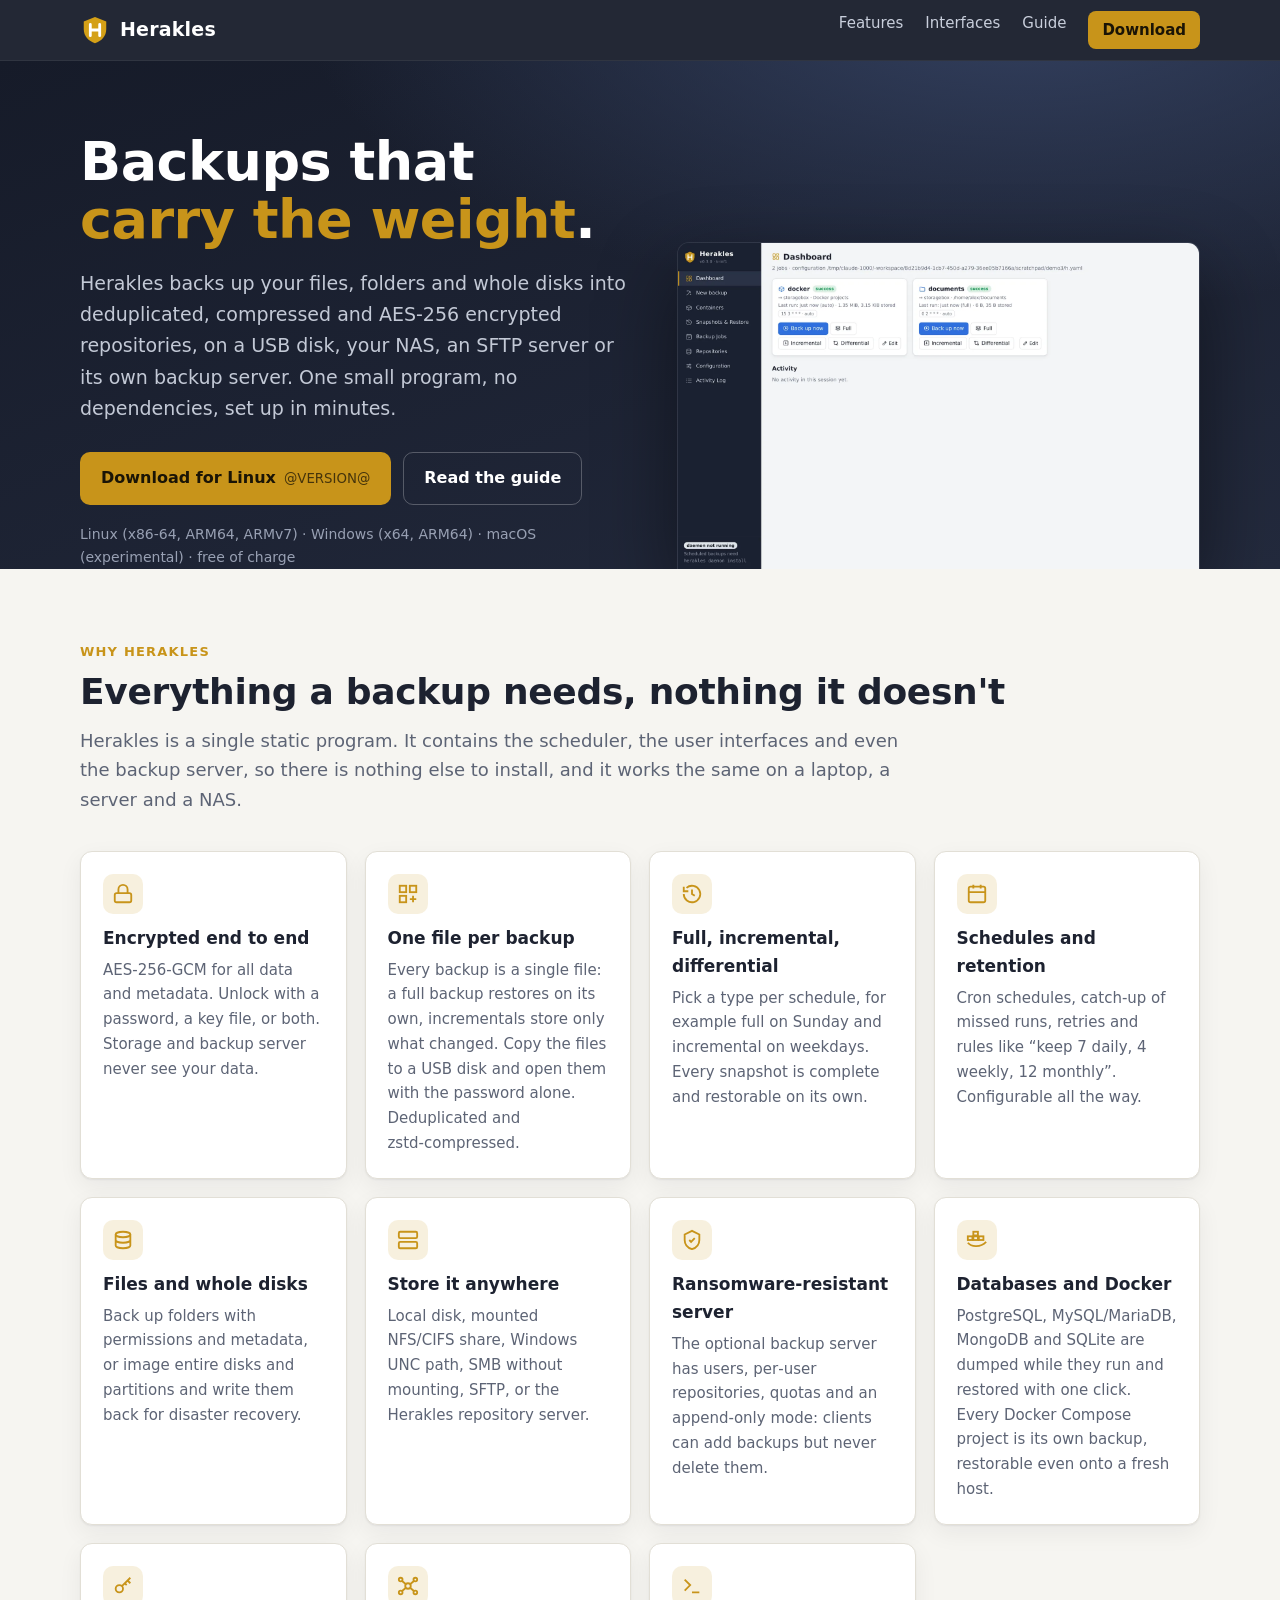
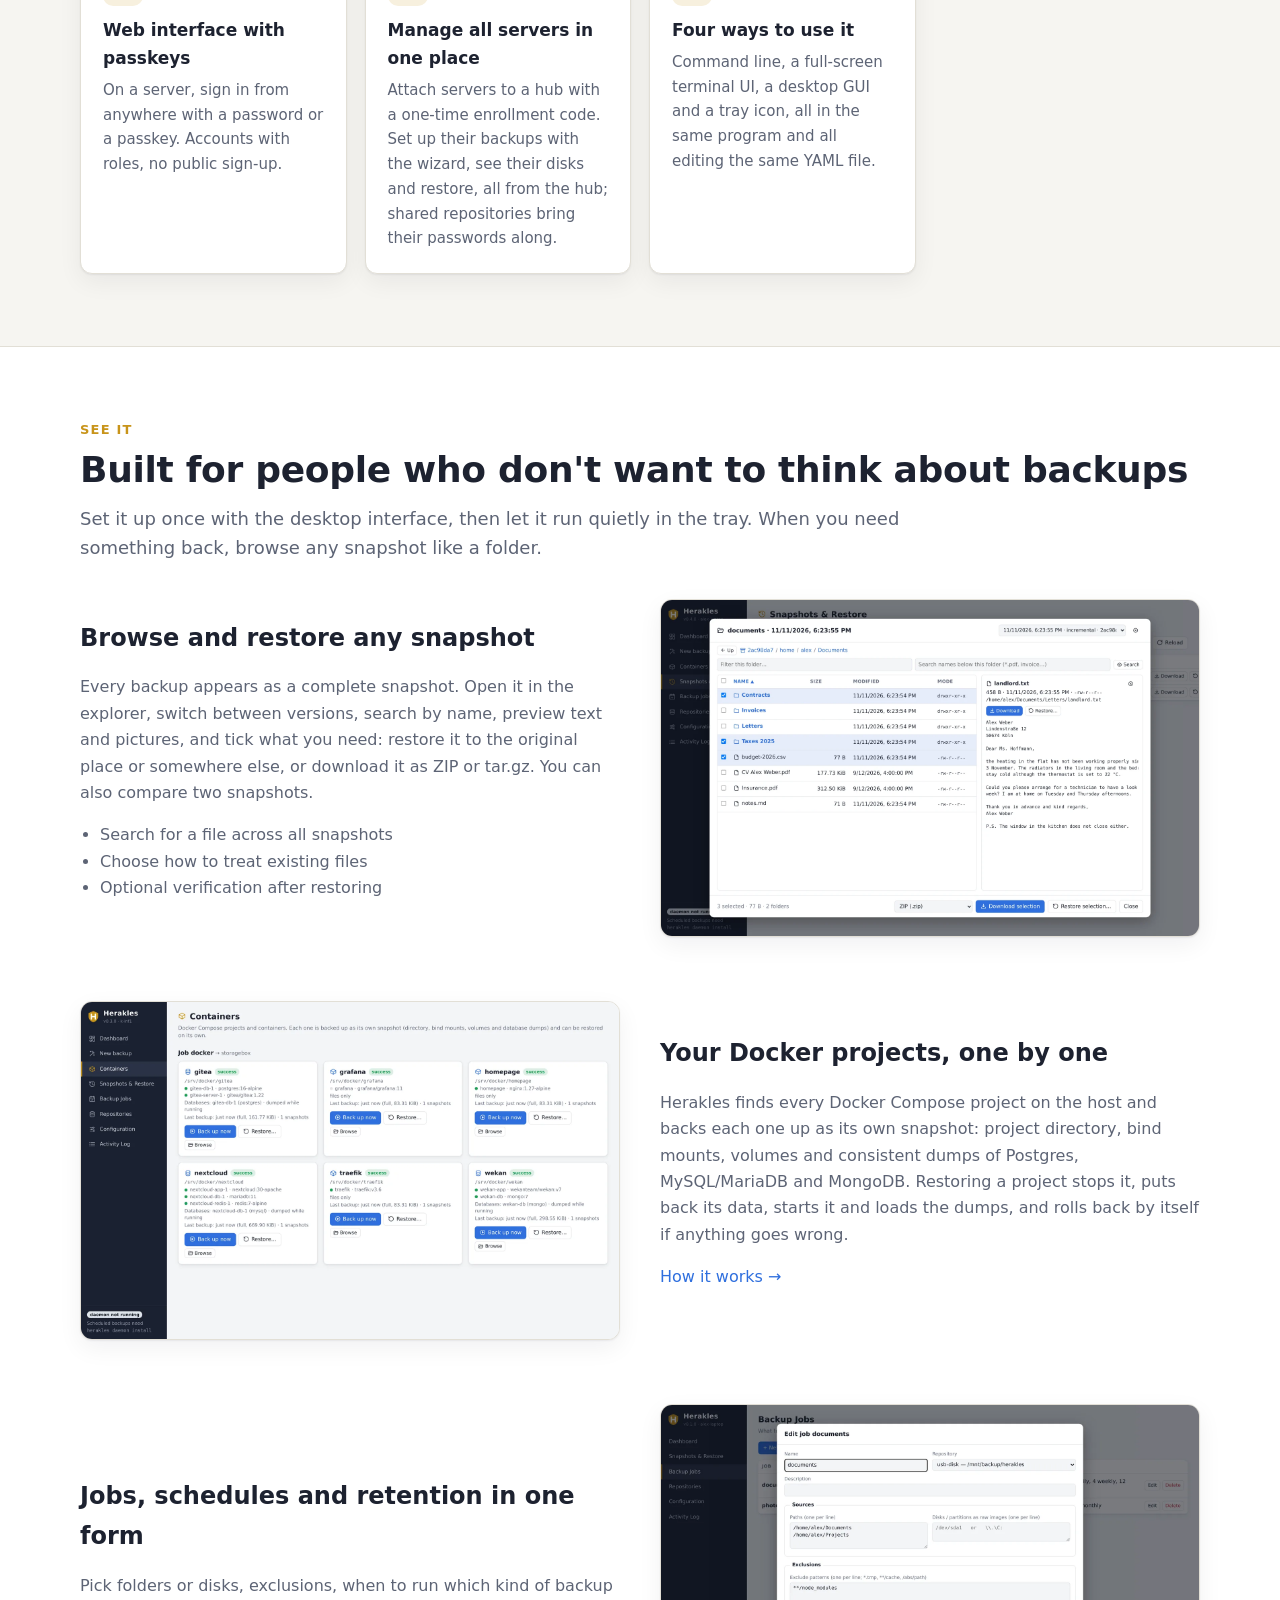
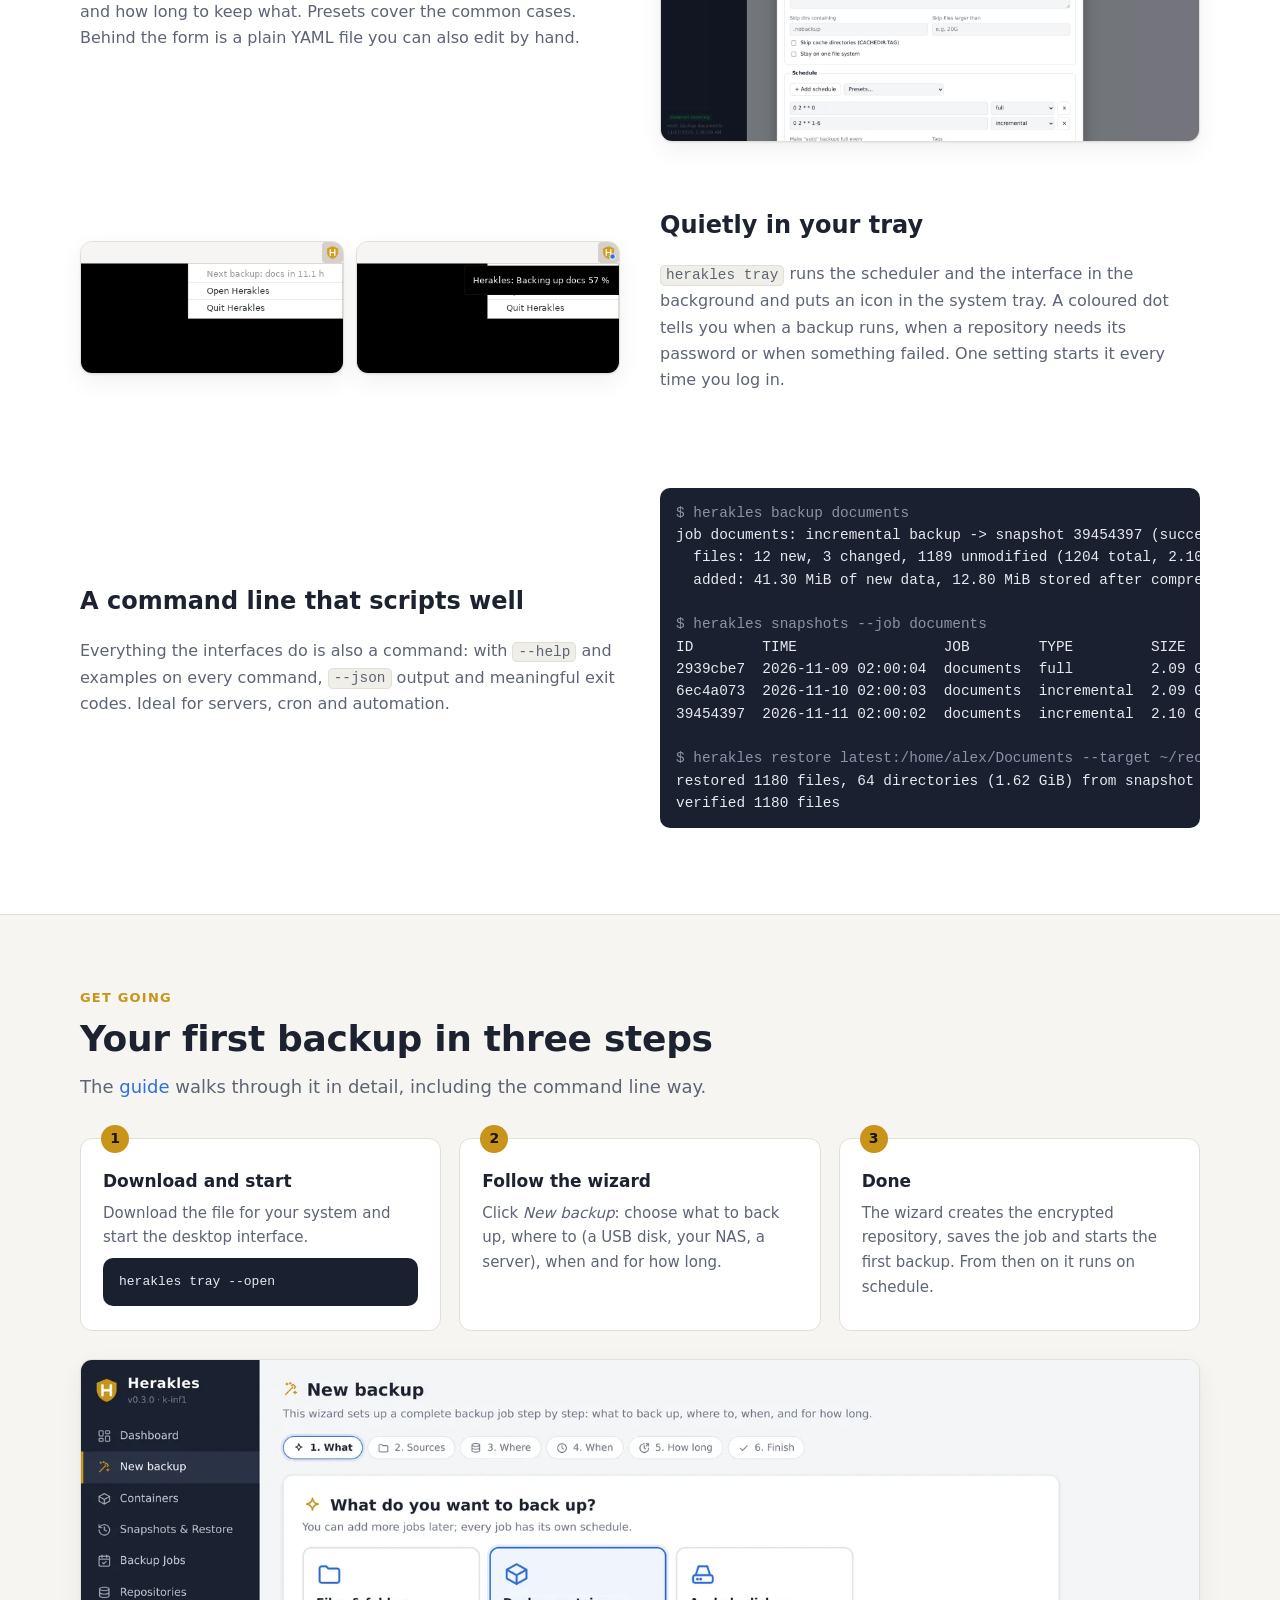
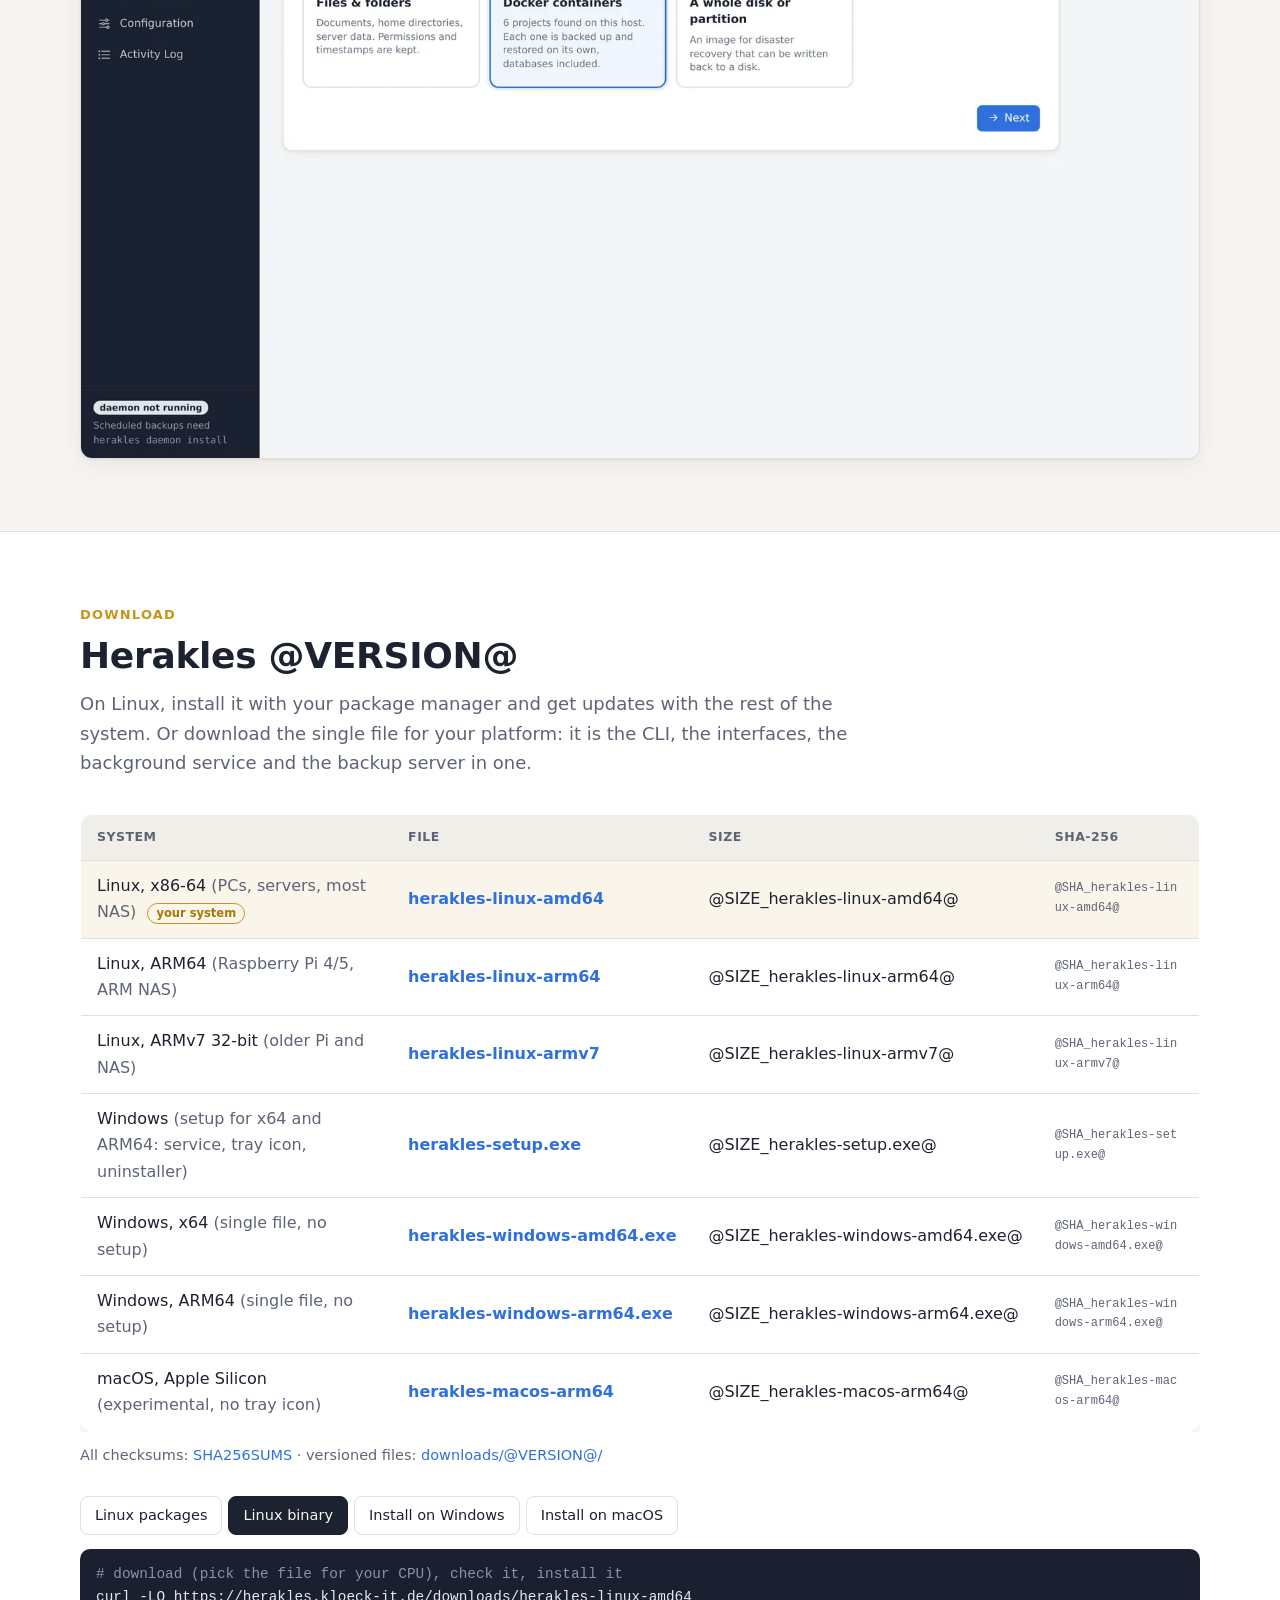
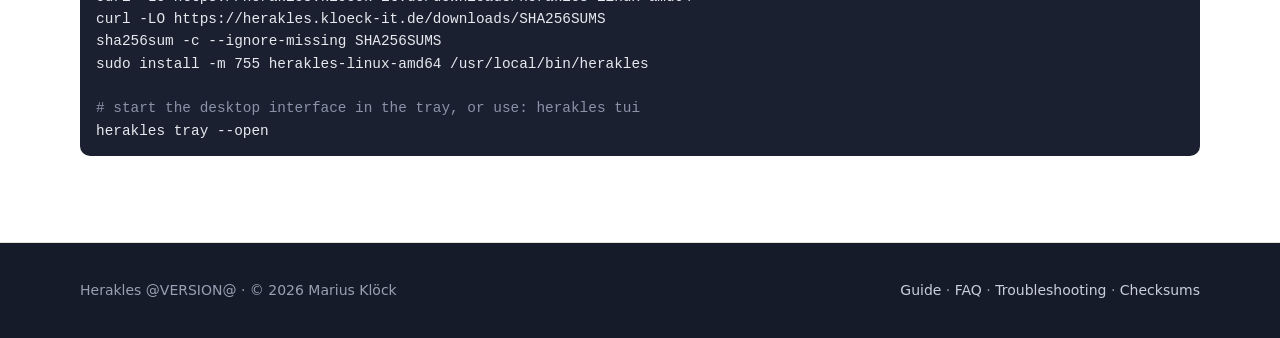
==== commit 3c59c16a: "One file per backup; hub shows versions and incompatibilities Every backup is written as one file, b" ====
--- a/website/site/index.html
+++ b/website/site/index.html
@@ -43,7 +43,7 @@
     <p class="intro">Herakles is a single static program. It contains the scheduler, the user interfaces and even the backup server, so there is nothing else to install, and it works the same on a laptop, a server and a NAS.</p>
     <div class="features">
       <div class="feature"><div class="icon"><svg viewBox="0 0 24 24" fill="none" stroke="currentColor" stroke-width="2"><rect x="3" y="11" width="18" height="10" rx="2"/><path d="M7 11V7a5 5 0 0 1 10 0v4"/></svg></div><h3>Encrypted end to end</h3><p>AES‑256‑GCM for all data and metadata. Unlock with a password, a key file, or both. Storage and backup server never see your data.</p></div>
-      <div class="feature"><div class="icon"><svg viewBox="0 0 24 24" fill="none" stroke="currentColor" stroke-width="2"><rect x="3" y="3" width="7" height="7"/><rect x="14" y="3" width="7" height="7"/><rect x="3" y="14" width="7" height="7"/><path d="M14 17.5h7M17.5 14v7"/></svg></div><h3>Deduplicated and compressed</h3><p>Content‑defined chunking stores every piece of data once, across files, snapshots and computers. zstd compression on top.</p></div>
+      <div class="feature"><div class="icon"><svg viewBox="0 0 24 24" fill="none" stroke="currentColor" stroke-width="2"><rect x="3" y="3" width="7" height="7"/><rect x="14" y="3" width="7" height="7"/><rect x="3" y="14" width="7" height="7"/><path d="M14 17.5h7M17.5 14v7"/></svg></div><h3>One file per backup</h3><p>Every backup is a single file: a full backup restores on its own, incrementals store only what changed. Copy the files to a USB disk and open them with the password alone. Deduplicated and zstd‑compressed.</p></div>
       <div class="feature"><div class="icon"><svg viewBox="0 0 24 24" fill="none" stroke="currentColor" stroke-width="2"><path d="M3 12a9 9 0 1 0 3-6.7"/><path d="M3 4v5h5"/><path d="M12 7v5l3 2"/></svg></div><h3>Full, incremental, differential</h3><p>Pick a type per schedule, for example full on Sunday and incremental on weekdays. Every snapshot is complete and restorable on its own.</p></div>
       <div class="feature"><div class="icon"><svg viewBox="0 0 24 24" fill="none" stroke="currentColor" stroke-width="2"><rect x="3" y="4" width="18" height="17" rx="2"/><path d="M3 10h18M8 2v4M16 2v4"/></svg></div><h3>Schedules and retention</h3><p>Cron schedules, catch‑up of missed runs, retries and rules like “keep 7 daily, 4 weekly, 12 monthly”. Configurable all the way.</p></div>
       <div class="feature"><div class="icon"><svg viewBox="0 0 24 24" fill="none" stroke="currentColor" stroke-width="2"><ellipse cx="12" cy="6" rx="8" ry="3"/><path d="M4 6v6c0 1.7 3.6 3 8 3s8-1.3 8-3V6M4 12v6c0 1.7 3.6 3 8 3s8-1.3 8-3v-6"/></svg></div><h3>Files and whole disks</h3><p>Back up folders with permissions and metadata, or image entire disks and partitions and write them back for disaster recovery.</p></div>
